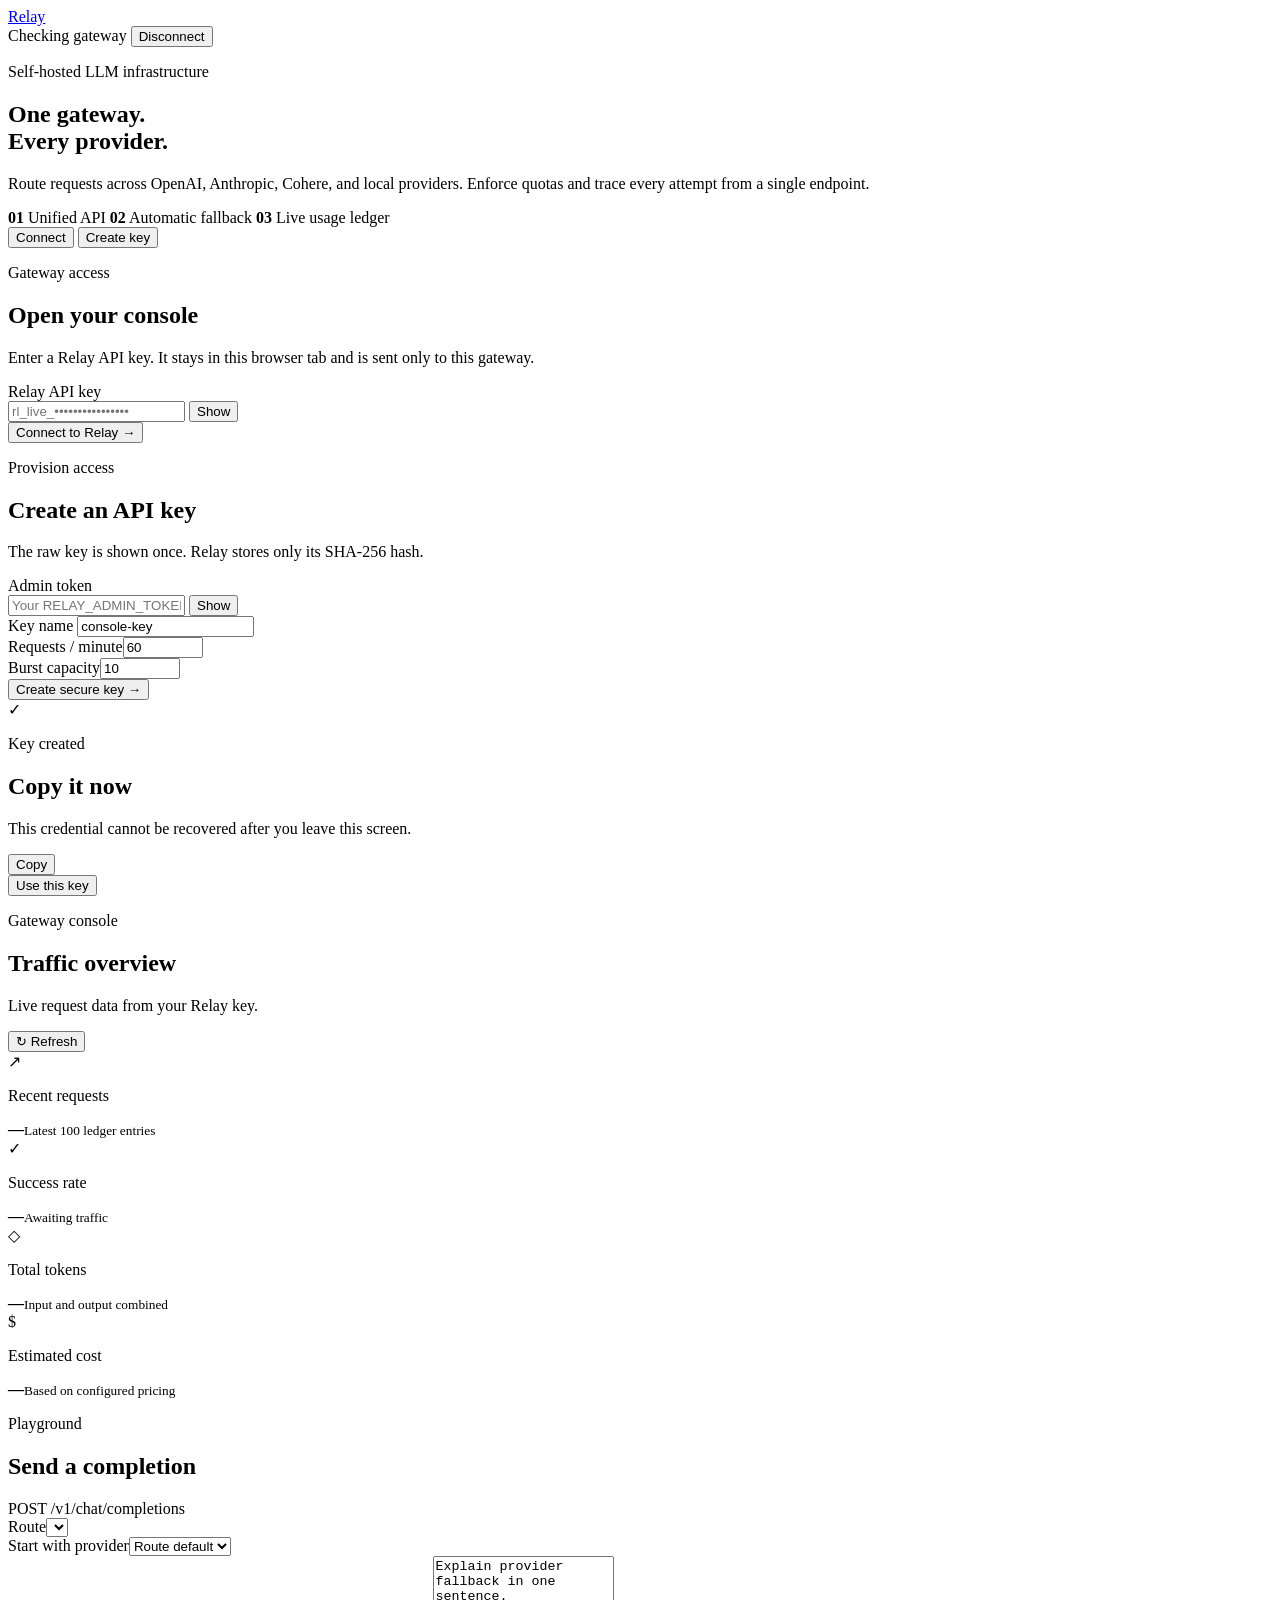
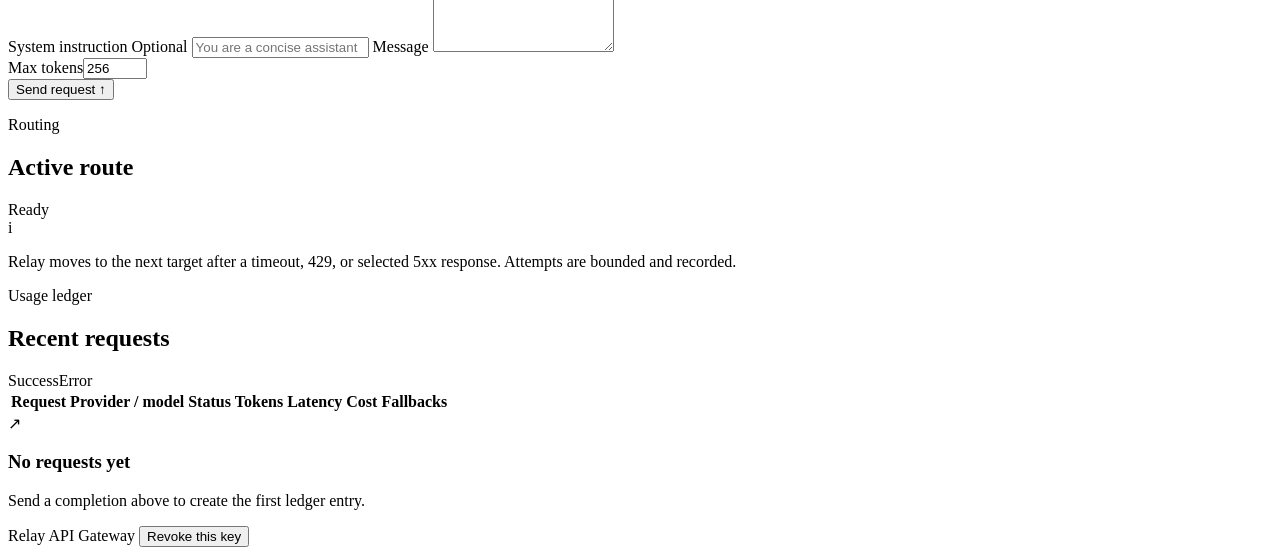
==== internal/webui/ui/index.html @ 5c9bebea "Add embedded operator console and production verification flow" ====
<!doctype html>
<html lang="en">
<head>
  <meta charset="utf-8">
  <meta name="viewport" content="width=device-width, initial-scale=1">
  <meta name="description" content="Relay operator console for routing and observing LLM requests.">
  <title>Relay Console</title>
  <link rel="stylesheet" href="/assets/styles.css">
  <script src="/assets/app.js" defer></script>
</head>
<body>
  <div class="noise" aria-hidden="true"></div>
  <header class="topbar">
    <a class="brand" href="/" aria-label="Relay home">
      <span class="brand-mark" aria-hidden="true"><i></i><i></i><i></i></span>
      <span>Relay</span>
    </a>
    <div class="topbar-right">
      <span id="healthBadge" class="status-pill status-checking"><span class="status-dot"></span>Checking gateway</span>
      <button id="disconnectButton" class="button button-quiet hidden" type="button">Disconnect</button>
    </div>
  </header>

  <main>
    <section id="accessView" class="access-shell">
      <div class="access-copy">
        <p class="eyebrow">Self-hosted LLM infrastructure</p>
        <h1>One gateway.<br><span>Every provider.</span></h1>
        <p class="lede">Route requests across OpenAI, Anthropic, Cohere, and local providers. Enforce quotas and trace every attempt from a single endpoint.</p>
        <div class="feature-row">
          <span><b>01</b> Unified API</span>
          <span><b>02</b> Automatic fallback</span>
          <span><b>03</b> Live usage ledger</span>
        </div>
      </div>

      <div class="access-card">
        <div class="access-tabs" role="tablist">
          <button id="connectTab" class="tab active" type="button" role="tab" aria-selected="true">Connect</button>
          <button id="createTab" class="tab" type="button" role="tab" aria-selected="false">Create key</button>
        </div>

        <form id="connectForm" class="access-form">
          <div>
            <p class="eyebrow">Gateway access</p>
            <h2>Open your console</h2>
            <p>Enter a Relay API key. It stays in this browser tab and is sent only to this gateway.</p>
          </div>
          <label for="apiKeyInput">Relay API key</label>
          <div class="secret-field">
            <input id="apiKeyInput" name="apiKey" type="password" autocomplete="off" spellcheck="false" placeholder="rl_live_••••••••••••••••" required>
            <button class="reveal-button" type="button" data-reveal="apiKeyInput" aria-label="Show API key">Show</button>
          </div>
          <button class="button button-primary button-full" type="submit">Connect to Relay <span>→</span></button>
        </form>

        <form id="createForm" class="access-form hidden">
          <div>
            <p class="eyebrow">Provision access</p>
            <h2>Create an API key</h2>
            <p>The raw key is shown once. Relay stores only its SHA-256 hash.</p>
          </div>
          <label for="adminTokenInput">Admin token</label>
          <div class="secret-field">
            <input id="adminTokenInput" type="password" autocomplete="off" spellcheck="false" placeholder="Your RELAY_ADMIN_TOKEN" required>
            <button class="reveal-button" type="button" data-reveal="adminTokenInput" aria-label="Show admin token">Show</button>
          </div>
          <label for="keyNameInput">Key name</label>
          <input id="keyNameInput" type="text" maxlength="100" value="console-key" required>
          <div class="field-grid">
            <div><label for="rpmInput">Requests / minute</label><input id="rpmInput" type="number" min="1" max="100000" value="60" required></div>
            <div><label for="burstInput">Burst capacity</label><input id="burstInput" type="number" min="1" max="100000" value="10" required></div>
          </div>
          <button class="button button-primary button-full" type="submit">Create secure key <span>→</span></button>
        </form>

        <div id="createdKeyPanel" class="created-key hidden">
          <div class="success-mark">✓</div>
          <p class="eyebrow">Key created</p>
          <h2>Copy it now</h2>
          <p>This credential cannot be recovered after you leave this screen.</p>
          <div class="key-output"><code id="createdKeyValue"></code><button id="copyKeyButton" type="button">Copy</button></div>
          <button id="useKeyButton" class="button button-primary button-full" type="button">Use this key</button>
        </div>
        <p id="accessError" class="form-error hidden" role="alert"></p>
      </div>
    </section>

    <section id="consoleView" class="console hidden">
      <div class="console-heading">
        <div>
          <p class="eyebrow">Gateway console</p>
          <h1>Traffic overview</h1>
          <p id="welcomeLine">Live request data from your Relay key.</p>
        </div>
        <button id="refreshButton" class="button button-secondary" type="button"><span class="refresh-icon">↻</span> Refresh</button>
      </div>

      <div class="metric-grid" aria-label="Recent usage summary">
        <article class="metric-card"><div class="metric-icon">↗</div><p>Recent requests</p><strong id="requestMetric">—</strong><small>Latest 100 ledger entries</small></article>
        <article class="metric-card"><div class="metric-icon metric-green">✓</div><p>Success rate</p><strong id="successMetric">—</strong><small id="successCaption">Awaiting traffic</small></article>
        <article class="metric-card"><div class="metric-icon metric-violet">◇</div><p>Total tokens</p><strong id="tokenMetric">—</strong><small>Input and output combined</small></article>
        <article class="metric-card"><div class="metric-icon metric-amber">$</div><p>Estimated cost</p><strong id="costMetric">—</strong><small>Based on configured pricing</small></article>
      </div>

      <div class="workspace-grid">
        <article class="panel playground-panel">
          <div class="panel-heading">
            <div><p class="eyebrow">Playground</p><h2>Send a completion</h2></div>
            <span class="endpoint-badge">POST /v1/chat/completions</span>
          </div>
          <form id="chatForm">
            <div class="field-grid">
              <div><label for="routeSelect">Route</label><select id="routeSelect" required></select></div>
              <div><label for="providerSelect">Start with provider</label><select id="providerSelect"><option value="">Route default</option></select></div>
            </div>
            <label for="systemInput">System instruction <span>Optional</span></label>
            <input id="systemInput" type="text" placeholder="You are a concise assistant">
            <label for="promptInput">Message</label>
            <textarea id="promptInput" rows="6" placeholder="Ask Relay anything…" required>Explain provider fallback in one sentence.</textarea>
            <div class="form-footer">
              <div class="token-field"><label for="maxTokensInput">Max tokens</label><input id="maxTokensInput" type="number" min="1" max="8192" value="256"></div>
              <button id="sendButton" class="button button-primary" type="submit">Send request <span>↑</span></button>
            </div>
          </form>
          <div id="completionPanel" class="completion hidden" aria-live="polite">
            <div class="completion-top"><span id="completionProvider" class="provider-badge"></span><span id="completionMeta"></span></div>
            <div id="completionText" class="completion-text"></div>
            <div id="completionStats" class="completion-stats"></div>
          </div>
          <p id="chatError" class="form-error hidden" role="alert"></p>
        </article>

        <aside class="panel route-panel">
          <div class="panel-heading"><div><p class="eyebrow">Routing</p><h2>Active route</h2></div><span id="routeStatus" class="status-pill status-live"><span class="status-dot"></span>Ready</span></div>
          <div id="routeFlow" class="route-flow"></div>
          <div class="route-note"><span>i</span><p>Relay moves to the next target after a timeout, 429, or selected 5xx response. Attempts are bounded and recorded.</p></div>
        </aside>
      </div>

      <article class="panel activity-panel">
        <div class="panel-heading">
          <div><p class="eyebrow">Usage ledger</p><h2>Recent requests</h2></div>
          <div class="legend"><span><i class="legend-dot success"></i>Success</span><span><i class="legend-dot error"></i>Error</span></div>
        </div>
        <div class="table-wrap">
          <table>
            <thead><tr><th>Request</th><th>Provider / model</th><th>Status</th><th>Tokens</th><th>Latency</th><th>Cost</th><th>Fallbacks</th><th></th></tr></thead>
            <tbody id="requestRows"></tbody>
          </table>
          <div id="emptyState" class="empty-state hidden"><div>↗</div><h3>No requests yet</h3><p>Send a completion above to create the first ledger entry.</p></div>
        </div>
        <p id="historyError" class="form-error hidden" role="alert"></p>
      </article>

      <footer class="console-footer">
        <span>Relay API Gateway</span>
        <code id="baseUrlLabel"></code>
        <button id="revokeButton" class="text-button" type="button">Revoke this key</button>
      </footer>
    </section>
  </main>

  <dialog id="requestDialog">
    <div class="dialog-header"><div><p class="eyebrow">Request detail</p><h2 id="dialogTitle">Request</h2></div><button id="closeDialog" class="icon-button" type="button" aria-label="Close">×</button></div>
    <div id="requestDetail"></div>
  </dialog>

  <dialog id="revokeDialog" class="confirm-dialog">
    <form id="revokeForm">
      <div class="dialog-header"><div><p class="eyebrow">Access control</p><h2>Revoke this API key?</h2></div><button class="icon-button" type="button" data-close-revoke aria-label="Close">×</button></div>
      <div class="confirm-body">
        <p>The key will stop authenticating immediately. Existing ledger records remain available in PostgreSQL.</p>
        <label for="revokeAdminInput">Admin token</label>
        <div class="secret-field">
          <input id="revokeAdminInput" type="password" autocomplete="off" spellcheck="false" placeholder="Your RELAY_ADMIN_TOKEN" required>
          <button class="reveal-button" type="button" data-reveal="revokeAdminInput" aria-label="Show admin token">Show</button>
        </div>
        <p id="revokeError" class="form-error hidden" role="alert"></p>
        <div class="confirm-actions"><button class="button button-secondary" type="button" data-close-revoke>Cancel</button><button id="confirmRevokeButton" class="button button-danger" type="submit">Revoke key</button></div>
      </div>
    </form>
  </dialog>

  <div id="toast" class="toast hidden" role="status"></div>
</body>
</html>
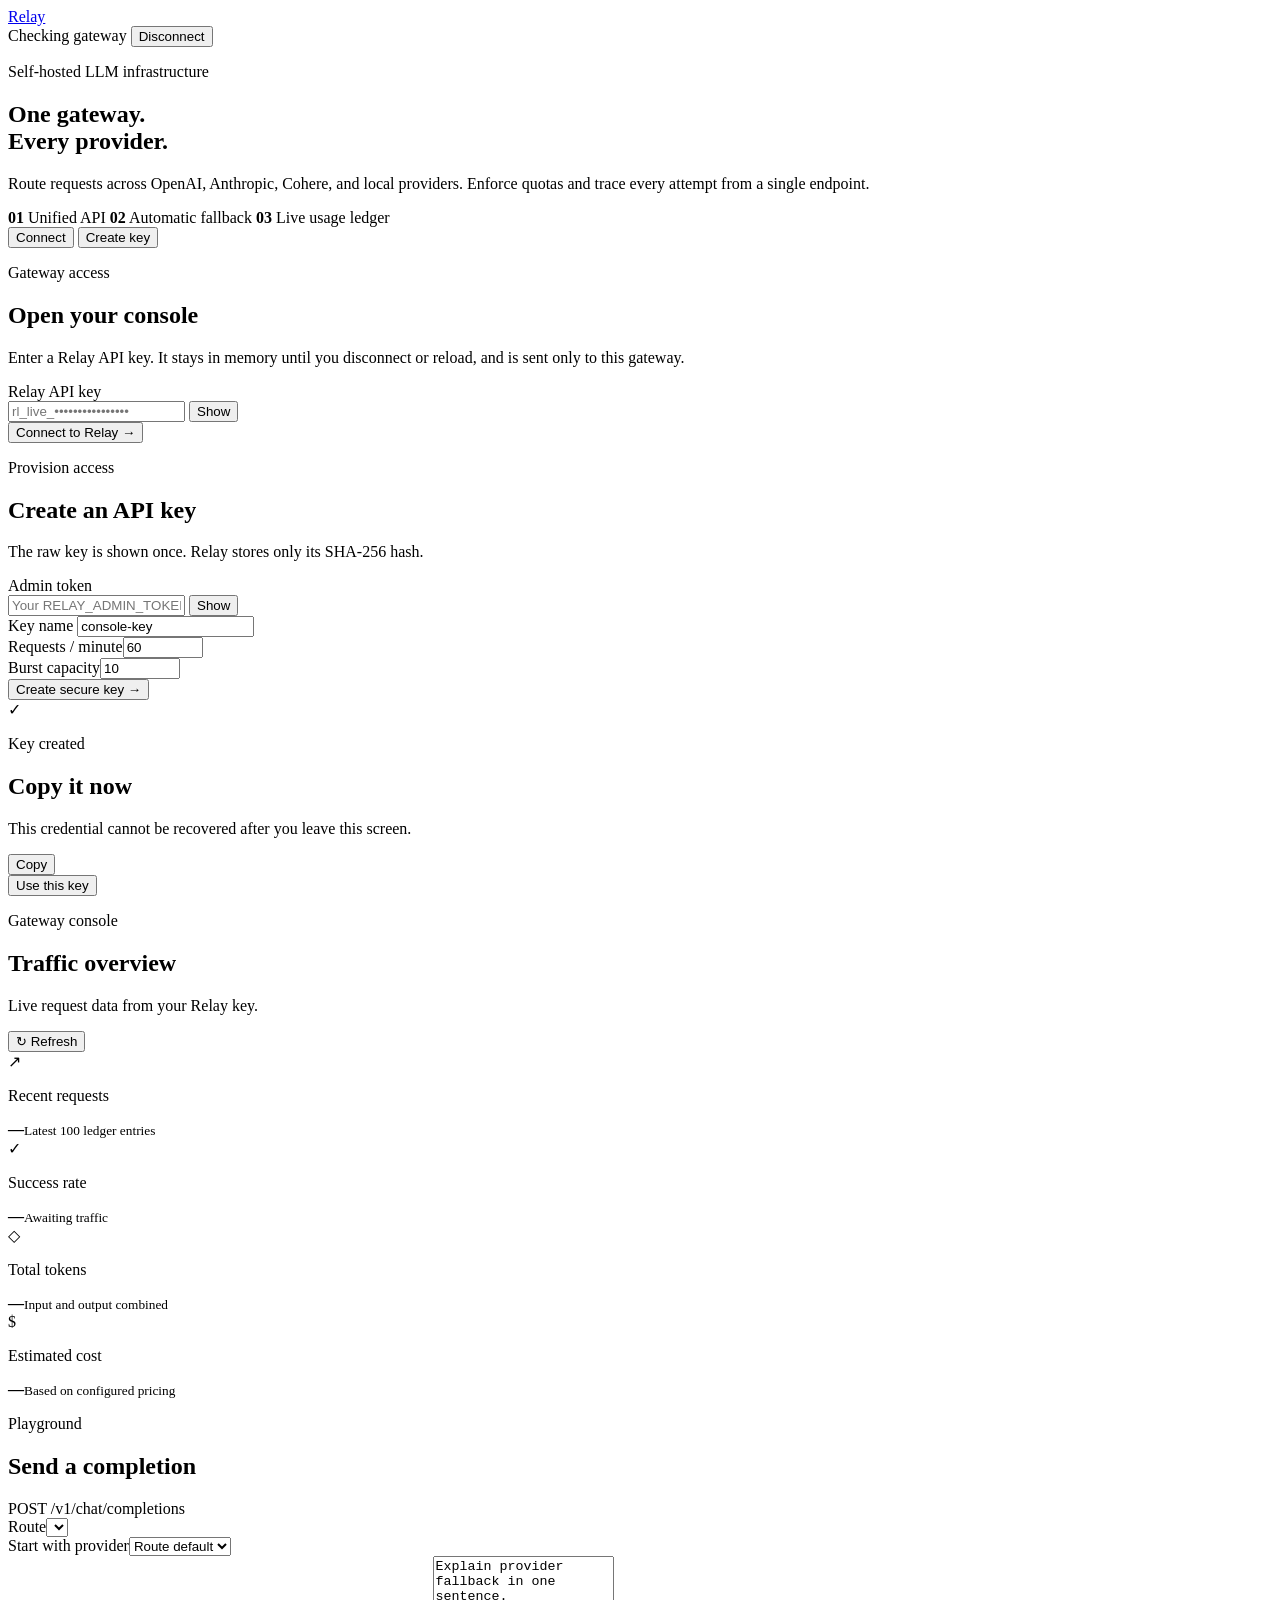
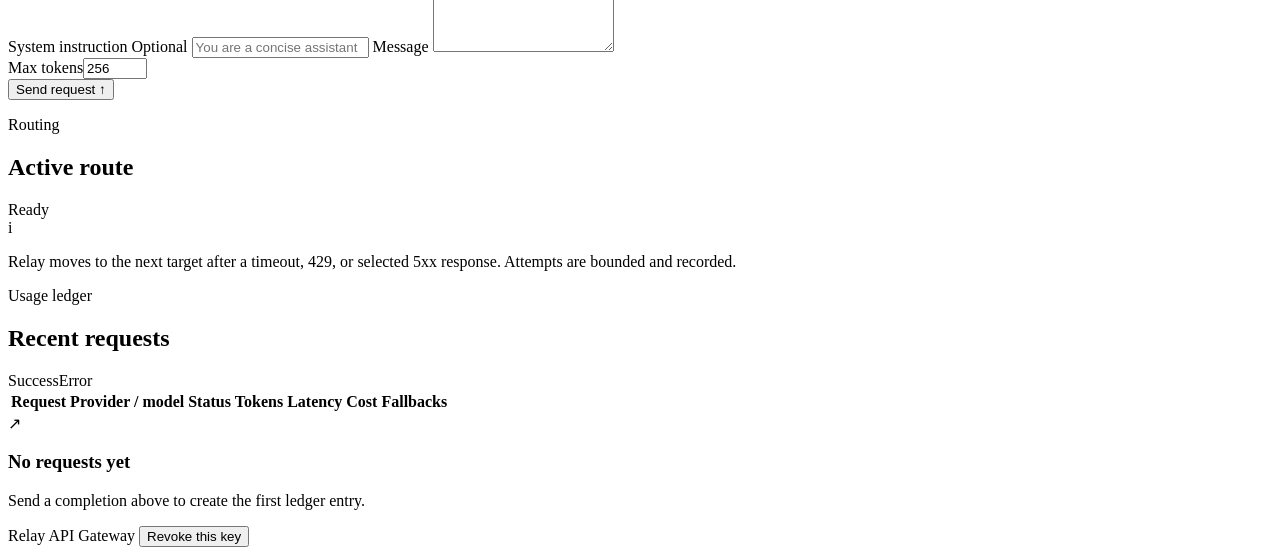
==== commit acb5b768: "Harden credentials, request handling, and runtime" ====
--- a/internal/webui/ui/index.html
+++ b/internal/webui/ui/index.html
@@ -44,7 +44,7 @@
           <div>
             <p class="eyebrow">Gateway access</p>
             <h2>Open your console</h2>
-            <p>Enter a Relay API key. It stays in this browser tab and is sent only to this gateway.</p>
+            <p>Enter a Relay API key. It stays in memory until you disconnect or reload, and is sent only to this gateway.</p>
           </div>
           <label for="apiKeyInput">Relay API key</label>
           <div class="secret-field">
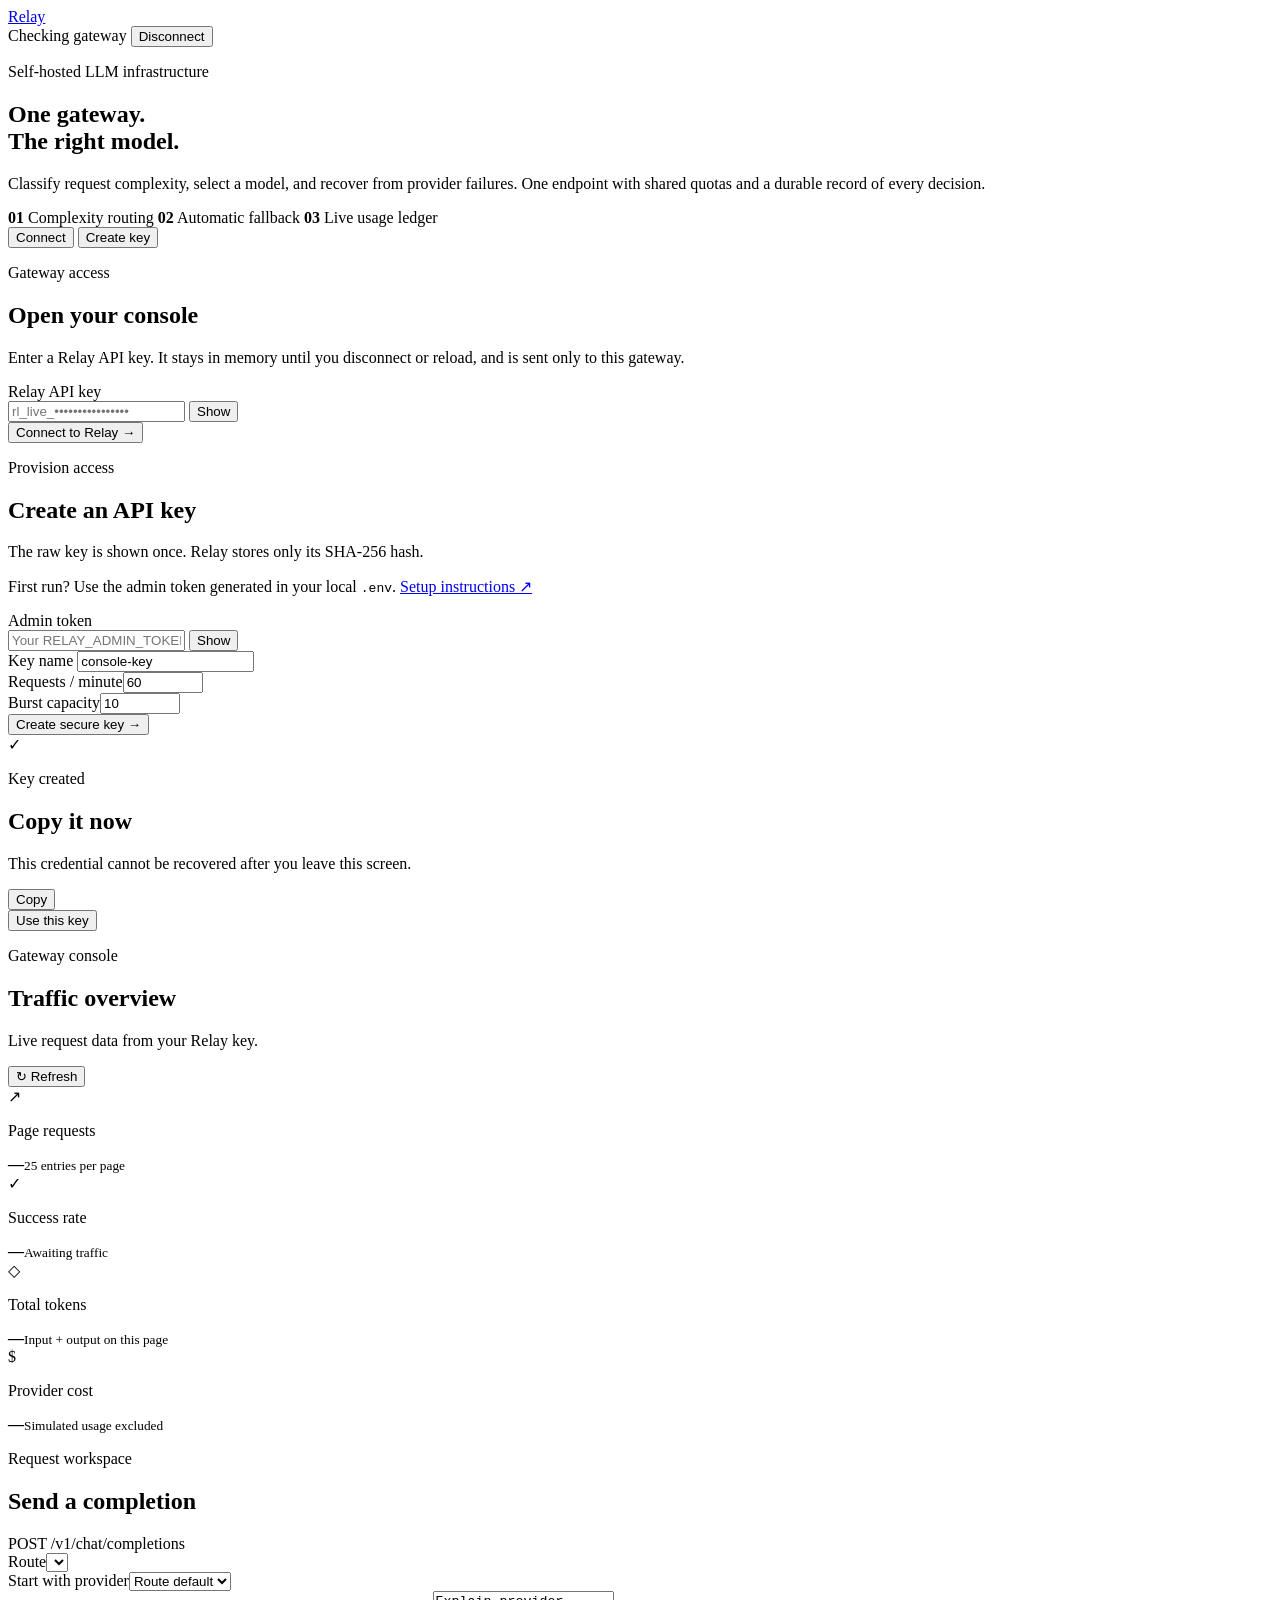
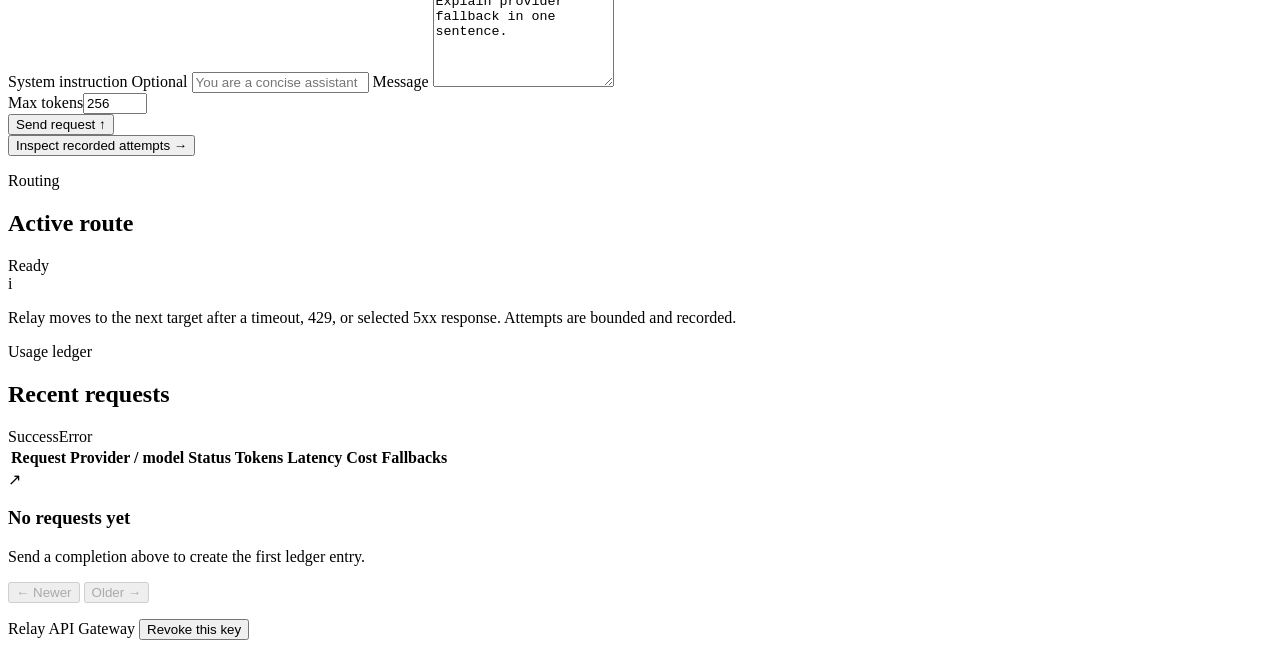
==== commit 897c439f: "Persist routing decisions and expose them in the operator console" ====
--- a/internal/webui/ui/index.html
+++ b/internal/webui/ui/index.html
@@ -25,10 +25,10 @@
     <section id="accessView" class="access-shell">
       <div class="access-copy">
         <p class="eyebrow">Self-hosted LLM infrastructure</p>
-        <h1>One gateway.<br><span>Every provider.</span></h1>
-        <p class="lede">Route requests across OpenAI, Anthropic, Cohere, and local providers. Enforce quotas and trace every attempt from a single endpoint.</p>
+        <h1>One gateway.<br><span>The right model.</span></h1>
+        <p class="lede">Classify request complexity, select a model, and recover from provider failures. One endpoint with shared quotas and a durable record of every decision.</p>
         <div class="feature-row">
-          <span><b>01</b> Unified API</span>
+          <span><b>01</b> Complexity routing</span>
           <span><b>02</b> Automatic fallback</span>
           <span><b>03</b> Live usage ledger</span>
         </div>
@@ -60,6 +60,7 @@
             <h2>Create an API key</h2>
             <p>The raw key is shown once. Relay stores only its SHA-256 hash.</p>
           </div>
+          <p class="setup-help">First run? Use the admin token generated in your local <code>.env</code>. <a href="https://github.com/KennyMx/Relay#quick-start" target="_blank" rel="noreferrer">Setup instructions ↗</a></p>
           <label for="adminTokenInput">Admin token</label>
           <div class="secret-field">
             <input id="adminTokenInput" type="password" autocomplete="off" spellcheck="false" placeholder="Your RELAY_ADMIN_TOKEN" required>
@@ -96,17 +97,17 @@
         <button id="refreshButton" class="button button-secondary" type="button"><span class="refresh-icon">↻</span> Refresh</button>
       </div>
 
-      <div class="metric-grid" aria-label="Recent usage summary">
-        <article class="metric-card"><div class="metric-icon">↗</div><p>Recent requests</p><strong id="requestMetric">—</strong><small>Latest 100 ledger entries</small></article>
+      <div class="metric-grid" aria-label="Current page usage summary">
+        <article class="metric-card"><div class="metric-icon">↗</div><p>Page requests</p><strong id="requestMetric">—</strong><small>25 entries per page</small></article>
         <article class="metric-card"><div class="metric-icon metric-green">✓</div><p>Success rate</p><strong id="successMetric">—</strong><small id="successCaption">Awaiting traffic</small></article>
-        <article class="metric-card"><div class="metric-icon metric-violet">◇</div><p>Total tokens</p><strong id="tokenMetric">—</strong><small>Input and output combined</small></article>
-        <article class="metric-card"><div class="metric-icon metric-amber">$</div><p>Estimated cost</p><strong id="costMetric">—</strong><small>Based on configured pricing</small></article>
+        <article class="metric-card"><div class="metric-icon metric-violet">◇</div><p>Total tokens</p><strong id="tokenMetric">—</strong><small>Input + output on this page</small></article>
+        <article class="metric-card"><div class="metric-icon metric-amber">$</div><p>Provider cost</p><strong id="costMetric">—</strong><small id="costCaption">Simulated usage excluded</small></article>
       </div>
 
       <div class="workspace-grid">
         <article class="panel playground-panel">
           <div class="panel-heading">
-            <div><p class="eyebrow">Playground</p><h2>Send a completion</h2></div>
+            <div><p class="eyebrow">Request workspace</p><h2>Send a completion</h2></div>
             <span class="endpoint-badge">POST /v1/chat/completions</span>
           </div>
           <form id="chatForm">
@@ -117,7 +118,7 @@
             <label for="systemInput">System instruction <span>Optional</span></label>
             <input id="systemInput" type="text" placeholder="You are a concise assistant">
             <label for="promptInput">Message</label>
-            <textarea id="promptInput" rows="6" placeholder="Ask Relay anything…" required>Explain provider fallback in one sentence.</textarea>
+            <textarea id="promptInput" rows="6" placeholder="Describe the task to route…" required>Explain provider fallback in one sentence.</textarea>
             <div class="form-footer">
               <div class="token-field"><label for="maxTokensInput">Max tokens</label><input id="maxTokensInput" type="number" min="1" max="8192" value="256"></div>
               <button id="sendButton" class="button button-primary" type="submit">Send request <span>↑</span></button>
@@ -128,6 +129,7 @@
             <div id="completionText" class="completion-text"></div>
             <div id="completionStats" class="completion-stats"></div>
           </div>
+          <button id="inspectLastButton" class="button button-quiet hidden" type="button">Inspect recorded attempts →</button>
           <p id="chatError" class="form-error hidden" role="alert"></p>
         </article>
 
@@ -150,6 +152,11 @@
           </table>
           <div id="emptyState" class="empty-state hidden"><div>↗</div><h3>No requests yet</h3><p>Send a completion above to create the first ledger entry.</p></div>
         </div>
+        <nav class="pagination" aria-label="Request history pages">
+          <span id="pageCaption" role="status"></span>
+          <div><button id="previousPage" class="button button-quiet" type="button" disabled>← Newer</button>
+          <button id="nextPage" class="button button-quiet" type="button" disabled>Older →</button></div>
+        </nav>
         <p id="historyError" class="form-error hidden" role="alert"></p>
       </article>
 
@@ -161,9 +168,10 @@
     </section>
   </main>
 
-  <dialog id="requestDialog">
+  <dialog id="requestDialog" aria-labelledby="dialogTitle">
     <div class="dialog-header"><div><p class="eyebrow">Request detail</p><h2 id="dialogTitle">Request</h2></div><button id="closeDialog" class="icon-button" type="button" aria-label="Close">×</button></div>
     <div id="requestDetail"></div>
+    <details class="raw-record"><summary>Raw ledger JSON</summary><pre id="requestJSON"></pre></details>
   </dialog>
 
   <dialog id="revokeDialog" class="confirm-dialog">
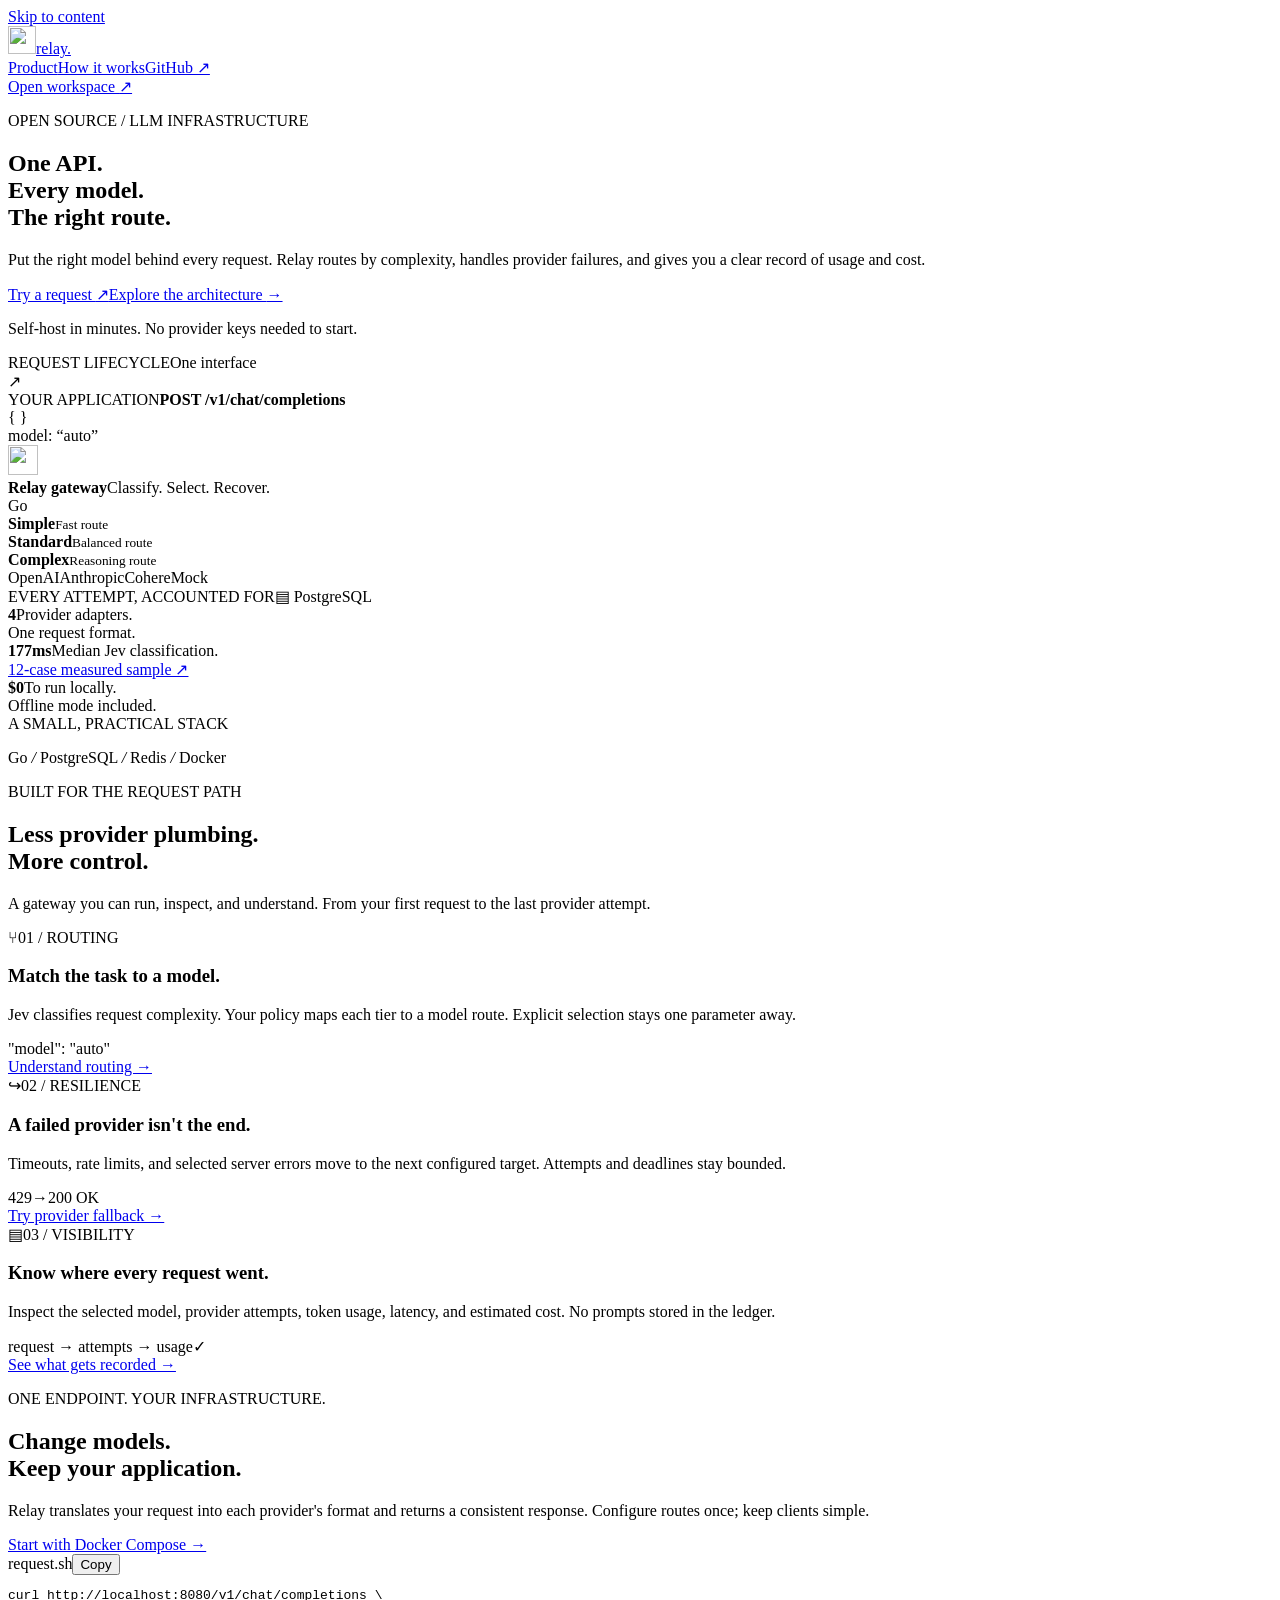
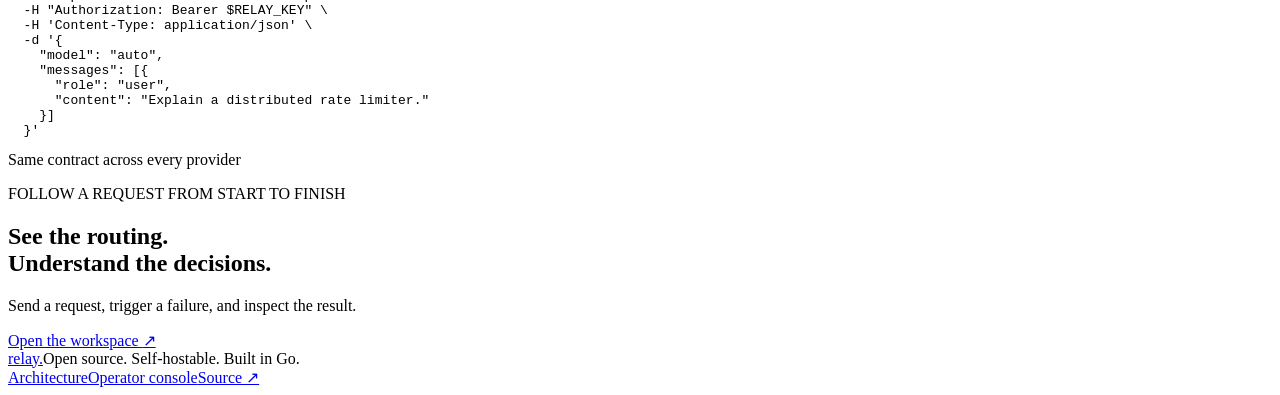
==== commit d57533b9: "Build public request workspace and deployable Go website" ====
--- a/internal/webui/ui/index.html
+++ b/internal/webui/ui/index.html
@@ -1,195 +1,251 @@
 <!doctype html>
 <html lang="en">
-<head>
-  <meta charset="utf-8">
-  <meta name="viewport" content="width=device-width, initial-scale=1">
-  <meta name="description" content="Relay operator console for routing and observing LLM requests.">
-  <title>Relay Console</title>
-  <link rel="stylesheet" href="/assets/styles.css">
-  <script src="/assets/app.js" defer></script>
-</head>
-<body>
-  <div class="noise" aria-hidden="true"></div>
-  <header class="topbar">
-    <a class="brand" href="/" aria-label="Relay home">
-      <span class="brand-mark" aria-hidden="true"><i></i><i></i><i></i></span>
-      <span>Relay</span>
-    </a>
-    <div class="topbar-right">
-      <span id="healthBadge" class="status-pill status-checking"><span class="status-dot"></span>Checking gateway</span>
-      <button id="disconnectButton" class="button button-quiet hidden" type="button">Disconnect</button>
-    </div>
-  </header>
-
-  <main>
-    <section id="accessView" class="access-shell">
-      <div class="access-copy">
-        <p class="eyebrow">Self-hosted LLM infrastructure</p>
-        <h1>One gateway.<br><span>The right model.</span></h1>
-        <p class="lede">Classify request complexity, select a model, and recover from provider failures. One endpoint with shared quotas and a durable record of every decision.</p>
-        <div class="feature-row">
-          <span><b>01</b> Complexity routing</span>
-          <span><b>02</b> Automatic fallback</span>
-          <span><b>03</b> Live usage ledger</span>
-        </div>
+  <head>
+    <meta charset="utf-8" />
+    <meta name="viewport" content="width=device-width,initial-scale=1" />
+    <meta
+      name="description"
+      content="Relay is an open-source Go gateway that routes LLM requests by complexity, recovers from provider failures, and records usage and cost."
+    />
+    <meta name="theme-color" content="#f7f7f4" />
+    <title>Relay — One API. The right model.</title>
+    <link rel="icon" href="/assets/favicon.svg" type="image/svg+xml" />
+    <link rel="stylesheet" href="/assets/site.css" />
+    <script src="/assets/site.js" defer></script>
+  </head>
+  <body>
+    <a class="skip-link" href="#main">Skip to content</a>
+    <header class="site-header">
+      <a class="wordmark" href="/" aria-label="Relay home"
+        ><img
+          src="/assets/favicon.svg"
+          alt=""
+          width="28"
+          height="28"
+        />relay<span class="wordmark-dot">.</span></a
+      >
+      <nav aria-label="Main navigation">
+        <a href="/#product">Product</a><a href="/architecture">How it works</a
+        ><a
+          href="https://github.com/KennyMx/Relay"
+          target="_blank"
+          rel="noreferrer"
+          >GitHub ↗</a
+        >
+      </nav>
+      <a class="button small dark" href="/workspace"
+        >Open workspace <span>↗</span></a
+      >
+    </header>
+    <main id="main">
+      <section class="hero wrap">
+        <div class="hero-copy">
+          <p class="eyebrow">
+            <span class="live-dot"></span> OPEN SOURCE / LLM INFRASTRUCTURE
+          </p>
+          <h1>One API.<br />Every model.<br /><span>The right route.</span></h1>
+          <p class="hero-description">
+            Put the right model behind every request. Relay routes by
+            complexity, handles provider failures, and gives you a clear record
+            of usage and cost.
+          </p>
+          <div class="hero-actions">
+            <a class="button dark" href="/workspace"
+              >Try a request <span>↗</span></a
+            ><a class="button ghost" href="/architecture"
+              >Explore the architecture <span>→</span></a
+            >
+          </div>
+          <p class="quiet small-copy">
+            Self-host in minutes. No provider keys needed to start.
+          </p>
+        </div>
+        <div
+          class="hero-visual"
+          aria-label="Request routing architecture illustration"
+        >
+          <div class="visual-top">
+            <span class="mono">REQUEST LIFECYCLE</span
+            ><span class="outline-tag">One interface</span>
+          </div>
+          <div class="diagram-node input-node">
+            <span class="node-icon">↗</span>
+            <div>
+              <span class="node-overline">YOUR APPLICATION</span
+              ><strong>POST /v1/chat/completions</strong>
+            </div>
+            <span class="node-code">{ }</span>
+          </div>
+          <div class="connector"><span>model: “auto”</span></div>
+          <div class="router-node">
+            <div class="router-mark">
+              <img src="/assets/favicon.svg" width="30" height="30" alt="" />
+            </div>
+            <div>
+              <strong>Relay gateway</strong
+              ><span>Classify. Select. Recover.</span>
+            </div>
+            <span class="purple-tag">Go</span>
+          </div>
+          <div class="split-line" aria-hidden="true"></div>
+          <div class="tier-grid">
+            <div>
+              <span class="tier-dot green"></span><strong>Simple</strong
+              ><small>Fast route</small>
+            </div>
+            <div class="selected-tier">
+              <span class="tier-dot purple"></span><strong>Standard</strong
+              ><small>Balanced route</small>
+            </div>
+            <div>
+              <span class="tier-dot orange"></span><strong>Complex</strong
+              ><small>Reasoning route</small>
+            </div>
+          </div>
+          <div class="provider-row">
+            <span>OpenAI</span><span>Anthropic</span><span>Cohere</span
+            ><span>Mock</span>
+          </div>
+          <div class="visual-bottom">
+            <span class="mono">EVERY ATTEMPT, ACCOUNTED FOR</span
+            ><span class="database-chip">▤ PostgreSQL</span>
+          </div>
+        </div>
+      </section>
+      <section class="proof-strip wrap" aria-label="Project at a glance">
+        <div>
+          <strong>4</strong
+          ><span>Provider adapters.<br />One request format.</span>
+        </div>
+        <div>
+          <strong>177<span>ms</span></strong
+          ><span
+            >Median Jev classification.<br /><a
+              href="https://github.com/KennyMx/Relay/blob/main/docs/benchmarks/jev.json"
+              >12-case measured sample ↗</a
+            ></span
+          >
+        </div>
+        <div>
+          <strong>$0</strong
+          ><span>To run locally.<br />Offline mode included.</span>
+        </div>
+        <div class="stack-proof">
+          <span class="mono">A SMALL, PRACTICAL STACK</span>
+          <p>Go <i>/</i> PostgreSQL <i>/</i> Redis <i>/</i> Docker</p>
+        </div>
+      </section>
+      <section class="section wrap" id="product">
+        <div class="section-heading">
+          <p class="eyebrow">BUILT FOR THE REQUEST PATH</p>
+          <h2>Less provider plumbing.<br />More control.</h2>
+          <p>
+            A gateway you can run, inspect, and understand. From your first
+            request to the last provider attempt.
+          </p>
+        </div>
+        <div class="feature-grid">
+          <article class="feature-card">
+            <span class="feature-icon">⑂</span
+            ><span class="mono feature-number">01 / ROUTING</span>
+            <h3>Match the task to a model.</h3>
+            <p>
+              Jev classifies request complexity. Your policy maps each tier to a
+              model route. Explicit selection stays one parameter away.
+            </p>
+            <div class="mini-code">
+              <span class="code-key">"model"</span>:
+              <span class="code-value">"auto"</span>
+            </div>
+            <a href="/architecture#routing">Understand routing →</a>
+          </article>
+          <article class="feature-card">
+            <span class="feature-icon">↪</span
+            ><span class="mono feature-number">02 / RESILIENCE</span>
+            <h3>A failed provider isn't the end.</h3>
+            <p>
+              Timeouts, rate limits, and selected server errors move to the next
+              configured target. Attempts and deadlines stay bounded.
+            </p>
+            <div class="fallback-line">
+              <span class="error-pill">429</span><span>→</span
+              ><span class="success-pill">200 OK</span>
+            </div>
+            <a href="/workspace?scenario=fallback">Try provider fallback →</a>
+          </article>
+          <article class="feature-card">
+            <span class="feature-icon">▤</span
+            ><span class="mono feature-number">03 / VISIBILITY</span>
+            <h3>Know where every request went.</h3>
+            <p>
+              Inspect the selected model, provider attempts, token usage,
+              latency, and estimated cost. No prompts stored in the ledger.
+            </p>
+            <div class="ledger-preview">
+              <span>request → attempts → usage</span><span>✓</span>
+            </div>
+            <a href="/architecture#ledger">See what gets recorded →</a>
+          </article>
+        </div>
+      </section>
+      <section class="integration-section">
+        <div class="wrap integration-grid">
+          <div>
+            <p class="eyebrow">ONE ENDPOINT. YOUR INFRASTRUCTURE.</p>
+            <h2>Change models.<br />Keep your application.</h2>
+            <p>
+              Relay translates your request into each provider's format and
+              returns a consistent response. Configure routes once; keep clients
+              simple.
+            </p>
+            <a class="text-link" href="/architecture#quickstart"
+              >Start with Docker Compose →</a
+            >
+          </div>
+          <div class="code-window">
+            <div class="code-top">
+              <span><i></i><i></i><i></i></span
+              ><span class="mono">request.sh</span
+              ><button data-copy="requestExample" aria-label="Copy API example">
+                Copy
+              </button>
+            </div>
+            <pre
+              id="requestExample"
+            ><code>curl http://localhost:8080/v1/chat/completions \
+  -H "Authorization: Bearer $RELAY_KEY" \
+  -H 'Content-Type: application/json' \
+  -d '{
+    "model": "auto",
+    "messages": [{
+      "role": "user",
+      "content": "Explain a distributed rate limiter."
+    }]
+  }'</code></pre>
+            <div class="code-bottom">
+              <span class="live-dot"></span> Same contract across every provider
+            </div>
+          </div>
+        </div>
+      </section>
+      <section class="closing wrap">
+        <p class="eyebrow">FOLLOW A REQUEST FROM START TO FINISH</p>
+        <h2>See the routing.<br />Understand the decisions.</h2>
+        <p>Send a request, trigger a failure, and inspect the result.</p>
+        <a class="button dark" href="/workspace"
+          >Open the workspace <span>↗</span></a
+        >
+      </section>
+    </main>
+    <footer class="site-footer wrap">
+      <a class="wordmark" href="/">relay.</a
+      ><span>Open source. Self-hostable. Built in Go.</span>
+      <div>
+        <a href="/architecture">Architecture</a
+        ><a href="/console">Operator console</a
+        ><a href="https://github.com/KennyMx/Relay">Source ↗</a>
       </div>
-
-      <div class="access-card">
-        <div class="access-tabs" role="tablist">
-          <button id="connectTab" class="tab active" type="button" role="tab" aria-selected="true">Connect</button>
-          <button id="createTab" class="tab" type="button" role="tab" aria-selected="false">Create key</button>
-        </div>
-
-        <form id="connectForm" class="access-form">
-          <div>
-            <p class="eyebrow">Gateway access</p>
-            <h2>Open your console</h2>
-            <p>Enter a Relay API key. It stays in memory until you disconnect or reload, and is sent only to this gateway.</p>
-          </div>
-          <label for="apiKeyInput">Relay API key</label>
-          <div class="secret-field">
-            <input id="apiKeyInput" name="apiKey" type="password" autocomplete="off" spellcheck="false" placeholder="rl_live_••••••••••••••••" required>
-            <button class="reveal-button" type="button" data-reveal="apiKeyInput" aria-label="Show API key">Show</button>
-          </div>
-          <button class="button button-primary button-full" type="submit">Connect to Relay <span>→</span></button>
-        </form>
-
-        <form id="createForm" class="access-form hidden">
-          <div>
-            <p class="eyebrow">Provision access</p>
-            <h2>Create an API key</h2>
-            <p>The raw key is shown once. Relay stores only its SHA-256 hash.</p>
-          </div>
-          <p class="setup-help">First run? Use the admin token generated in your local <code>.env</code>. <a href="https://github.com/KennyMx/Relay#quick-start" target="_blank" rel="noreferrer">Setup instructions ↗</a></p>
-          <label for="adminTokenInput">Admin token</label>
-          <div class="secret-field">
-            <input id="adminTokenInput" type="password" autocomplete="off" spellcheck="false" placeholder="Your RELAY_ADMIN_TOKEN" required>
-            <button class="reveal-button" type="button" data-reveal="adminTokenInput" aria-label="Show admin token">Show</button>
-          </div>
-          <label for="keyNameInput">Key name</label>
-          <input id="keyNameInput" type="text" maxlength="100" value="console-key" required>
-          <div class="field-grid">
-            <div><label for="rpmInput">Requests / minute</label><input id="rpmInput" type="number" min="1" max="100000" value="60" required></div>
-            <div><label for="burstInput">Burst capacity</label><input id="burstInput" type="number" min="1" max="100000" value="10" required></div>
-          </div>
-          <button class="button button-primary button-full" type="submit">Create secure key <span>→</span></button>
-        </form>
-
-        <div id="createdKeyPanel" class="created-key hidden">
-          <div class="success-mark">✓</div>
-          <p class="eyebrow">Key created</p>
-          <h2>Copy it now</h2>
-          <p>This credential cannot be recovered after you leave this screen.</p>
-          <div class="key-output"><code id="createdKeyValue"></code><button id="copyKeyButton" type="button">Copy</button></div>
-          <button id="useKeyButton" class="button button-primary button-full" type="button">Use this key</button>
-        </div>
-        <p id="accessError" class="form-error hidden" role="alert"></p>
-      </div>
-    </section>
-
-    <section id="consoleView" class="console hidden">
-      <div class="console-heading">
-        <div>
-          <p class="eyebrow">Gateway console</p>
-          <h1>Traffic overview</h1>
-          <p id="welcomeLine">Live request data from your Relay key.</p>
-        </div>
-        <button id="refreshButton" class="button button-secondary" type="button"><span class="refresh-icon">↻</span> Refresh</button>
-      </div>
-
-      <div class="metric-grid" aria-label="Current page usage summary">
-        <article class="metric-card"><div class="metric-icon">↗</div><p>Page requests</p><strong id="requestMetric">—</strong><small>25 entries per page</small></article>
-        <article class="metric-card"><div class="metric-icon metric-green">✓</div><p>Success rate</p><strong id="successMetric">—</strong><small id="successCaption">Awaiting traffic</small></article>
-        <article class="metric-card"><div class="metric-icon metric-violet">◇</div><p>Total tokens</p><strong id="tokenMetric">—</strong><small>Input + output on this page</small></article>
-        <article class="metric-card"><div class="metric-icon metric-amber">$</div><p>Provider cost</p><strong id="costMetric">—</strong><small id="costCaption">Simulated usage excluded</small></article>
-      </div>
-
-      <div class="workspace-grid">
-        <article class="panel playground-panel">
-          <div class="panel-heading">
-            <div><p class="eyebrow">Request workspace</p><h2>Send a completion</h2></div>
-            <span class="endpoint-badge">POST /v1/chat/completions</span>
-          </div>
-          <form id="chatForm">
-            <div class="field-grid">
-              <div><label for="routeSelect">Route</label><select id="routeSelect" required></select></div>
-              <div><label for="providerSelect">Start with provider</label><select id="providerSelect"><option value="">Route default</option></select></div>
-            </div>
-            <label for="systemInput">System instruction <span>Optional</span></label>
-            <input id="systemInput" type="text" placeholder="You are a concise assistant">
-            <label for="promptInput">Message</label>
-            <textarea id="promptInput" rows="6" placeholder="Describe the task to route…" required>Explain provider fallback in one sentence.</textarea>
-            <div class="form-footer">
-              <div class="token-field"><label for="maxTokensInput">Max tokens</label><input id="maxTokensInput" type="number" min="1" max="8192" value="256"></div>
-              <button id="sendButton" class="button button-primary" type="submit">Send request <span>↑</span></button>
-            </div>
-          </form>
-          <div id="completionPanel" class="completion hidden" aria-live="polite">
-            <div class="completion-top"><span id="completionProvider" class="provider-badge"></span><span id="completionMeta"></span></div>
-            <div id="completionText" class="completion-text"></div>
-            <div id="completionStats" class="completion-stats"></div>
-          </div>
-          <button id="inspectLastButton" class="button button-quiet hidden" type="button">Inspect recorded attempts →</button>
-          <p id="chatError" class="form-error hidden" role="alert"></p>
-        </article>
-
-        <aside class="panel route-panel">
-          <div class="panel-heading"><div><p class="eyebrow">Routing</p><h2>Active route</h2></div><span id="routeStatus" class="status-pill status-live"><span class="status-dot"></span>Ready</span></div>
-          <div id="routeFlow" class="route-flow"></div>
-          <div class="route-note"><span>i</span><p>Relay moves to the next target after a timeout, 429, or selected 5xx response. Attempts are bounded and recorded.</p></div>
-        </aside>
-      </div>
-
-      <article class="panel activity-panel">
-        <div class="panel-heading">
-          <div><p class="eyebrow">Usage ledger</p><h2>Recent requests</h2></div>
-          <div class="legend"><span><i class="legend-dot success"></i>Success</span><span><i class="legend-dot error"></i>Error</span></div>
-        </div>
-        <div class="table-wrap">
-          <table>
-            <thead><tr><th>Request</th><th>Provider / model</th><th>Status</th><th>Tokens</th><th>Latency</th><th>Cost</th><th>Fallbacks</th><th></th></tr></thead>
-            <tbody id="requestRows"></tbody>
-          </table>
-          <div id="emptyState" class="empty-state hidden"><div>↗</div><h3>No requests yet</h3><p>Send a completion above to create the first ledger entry.</p></div>
-        </div>
-        <nav class="pagination" aria-label="Request history pages">
-          <span id="pageCaption" role="status"></span>
-          <div><button id="previousPage" class="button button-quiet" type="button" disabled>← Newer</button>
-          <button id="nextPage" class="button button-quiet" type="button" disabled>Older →</button></div>
-        </nav>
-        <p id="historyError" class="form-error hidden" role="alert"></p>
-      </article>
-
-      <footer class="console-footer">
-        <span>Relay API Gateway</span>
-        <code id="baseUrlLabel"></code>
-        <button id="revokeButton" class="text-button" type="button">Revoke this key</button>
-      </footer>
-    </section>
-  </main>
-
-  <dialog id="requestDialog" aria-labelledby="dialogTitle">
-    <div class="dialog-header"><div><p class="eyebrow">Request detail</p><h2 id="dialogTitle">Request</h2></div><button id="closeDialog" class="icon-button" type="button" aria-label="Close">×</button></div>
-    <div id="requestDetail"></div>
-    <details class="raw-record"><summary>Raw ledger JSON</summary><pre id="requestJSON"></pre></details>
-  </dialog>
-
-  <dialog id="revokeDialog" class="confirm-dialog">
-    <form id="revokeForm">
-      <div class="dialog-header"><div><p class="eyebrow">Access control</p><h2>Revoke this API key?</h2></div><button class="icon-button" type="button" data-close-revoke aria-label="Close">×</button></div>
-      <div class="confirm-body">
-        <p>The key will stop authenticating immediately. Existing ledger records remain available in PostgreSQL.</p>
-        <label for="revokeAdminInput">Admin token</label>
-        <div class="secret-field">
-          <input id="revokeAdminInput" type="password" autocomplete="off" spellcheck="false" placeholder="Your RELAY_ADMIN_TOKEN" required>
-          <button class="reveal-button" type="button" data-reveal="revokeAdminInput" aria-label="Show admin token">Show</button>
-        </div>
-        <p id="revokeError" class="form-error hidden" role="alert"></p>
-        <div class="confirm-actions"><button class="button button-secondary" type="button" data-close-revoke>Cancel</button><button id="confirmRevokeButton" class="button button-danger" type="submit">Revoke key</button></div>
-      </div>
-    </form>
-  </dialog>
-
-  <div id="toast" class="toast hidden" role="status"></div>
-</body>
+    </footer>
+    <div class="site-toast" role="status" id="siteToast" hidden></div>
+  </body>
 </html>
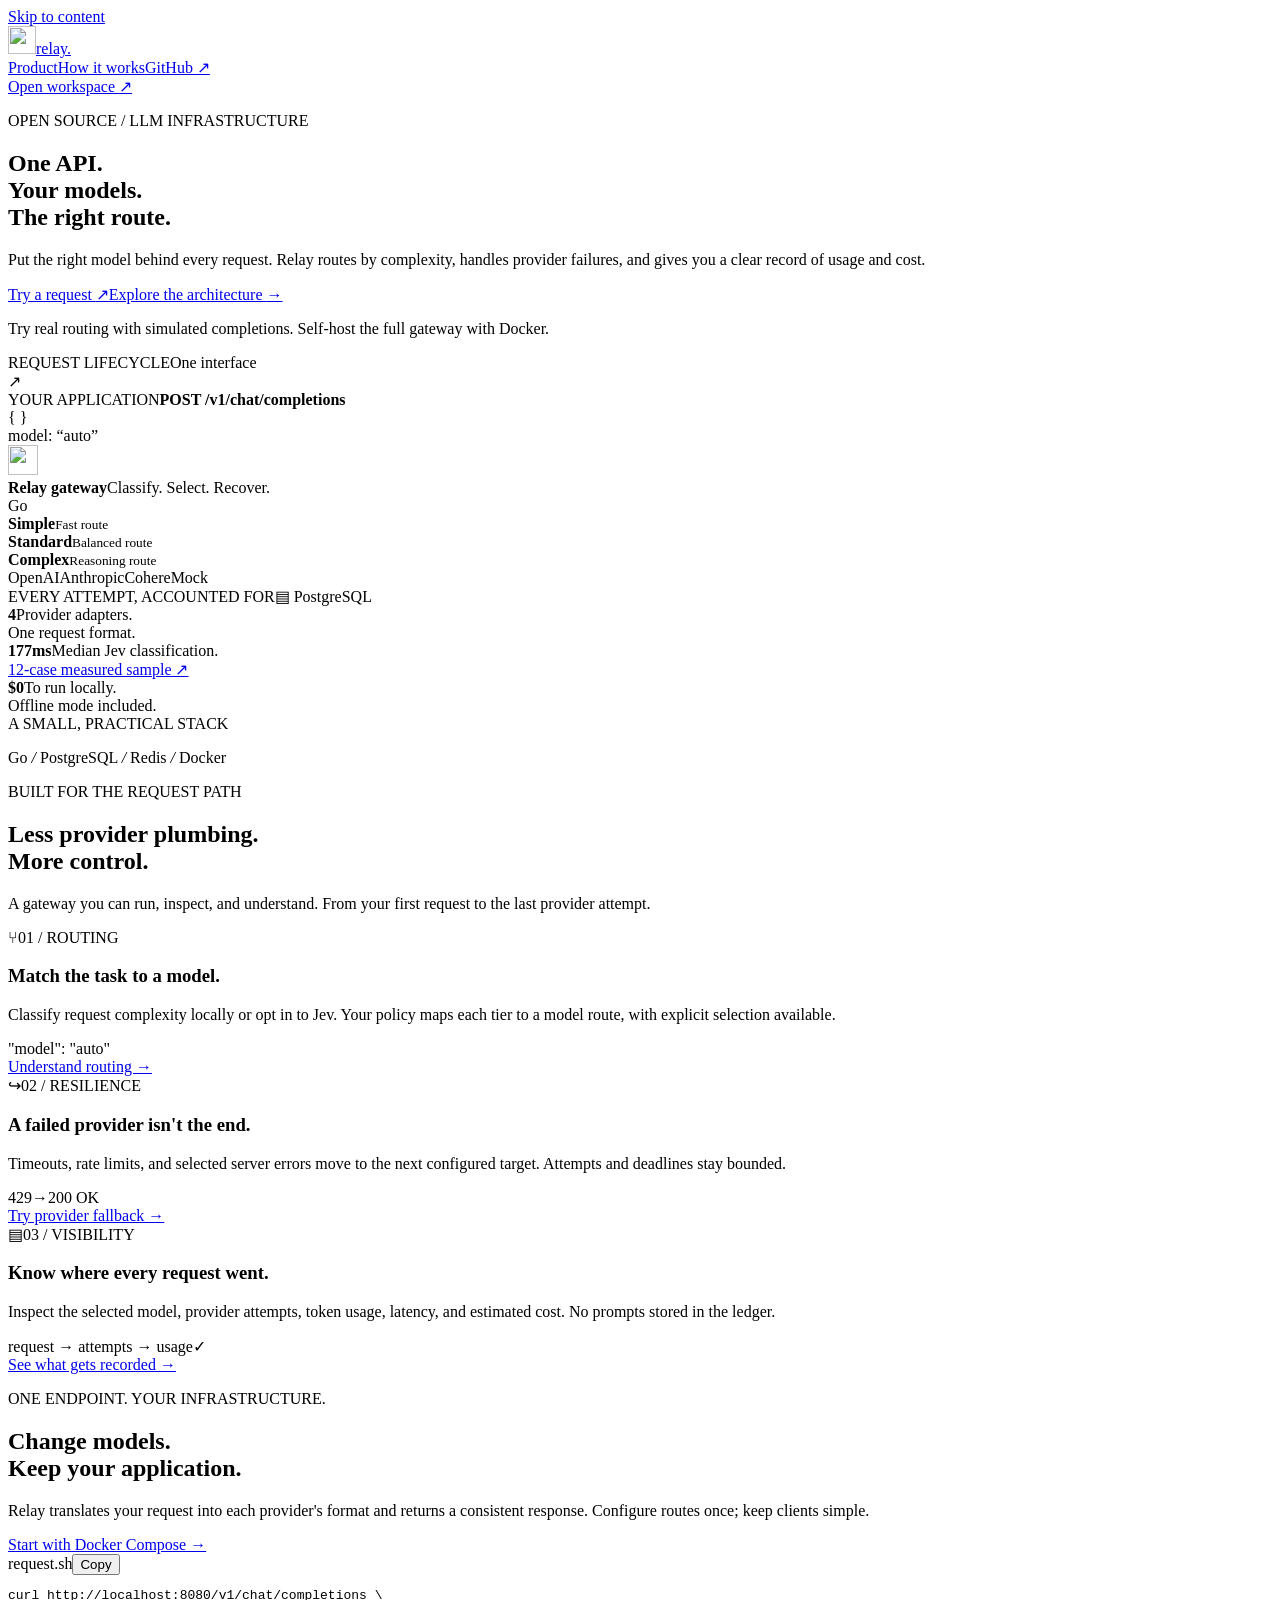
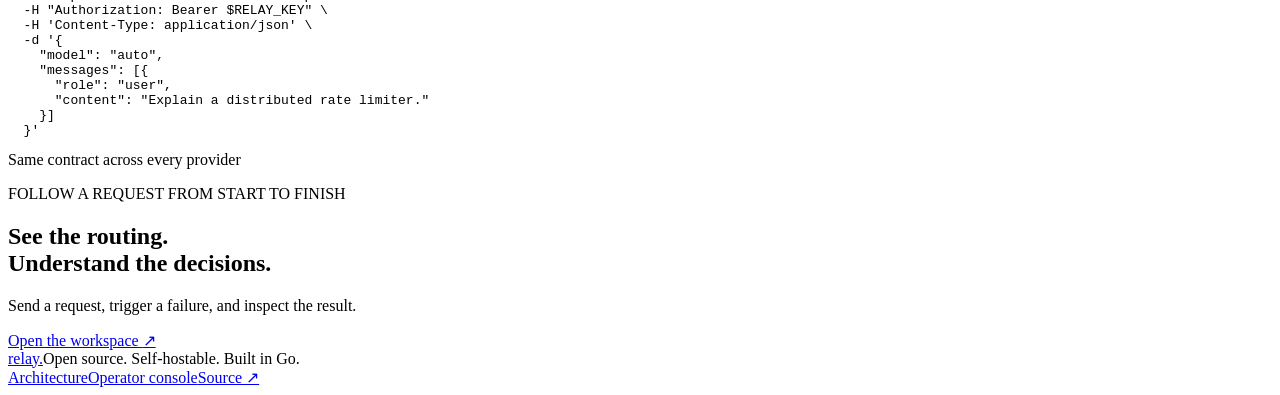
==== commit 71ebb260: "Clarify public experience and sharpen project presentation" ====
--- a/internal/webui/ui/index.html
+++ b/internal/webui/ui/index.html
@@ -8,7 +8,7 @@
       content="Relay is an open-source Go gateway that routes LLM requests by complexity, recovers from provider failures, and records usage and cost."
     />
     <meta name="theme-color" content="#f7f7f4" />
-    <title>Relay — One API. The right model.</title>
+    <title>Relay — One API. The right route.</title>
     <link rel="icon" href="/assets/favicon.svg" type="image/svg+xml" />
     <link rel="stylesheet" href="/assets/site.css" />
     <script src="/assets/site.js" defer></script>
@@ -43,7 +43,7 @@
           <p class="eyebrow">
             <span class="live-dot"></span> OPEN SOURCE / LLM INFRASTRUCTURE
           </p>
-          <h1>One API.<br />Every model.<br /><span>The right route.</span></h1>
+          <h1>One API.<br />Your models.<br /><span>The right route.</span></h1>
           <p class="hero-description">
             Put the right model behind every request. Relay routes by
             complexity, handles provider failures, and gives you a clear record
@@ -57,7 +57,7 @@
             >
           </div>
           <p class="quiet small-copy">
-            Self-host in minutes. No provider keys needed to start.
+            Try real routing with simulated completions. Self-host the full gateway with Docker.
           </p>
         </div>
         <div
@@ -150,8 +150,8 @@
             ><span class="mono feature-number">01 / ROUTING</span>
             <h3>Match the task to a model.</h3>
             <p>
-              Jev classifies request complexity. Your policy maps each tier to a
-              model route. Explicit selection stays one parameter away.
+              Classify request complexity locally or opt in to Jev. Your policy
+              maps each tier to a model route, with explicit selection available.
             </p>
             <div class="mini-code">
               <span class="code-key">"model"</span>:
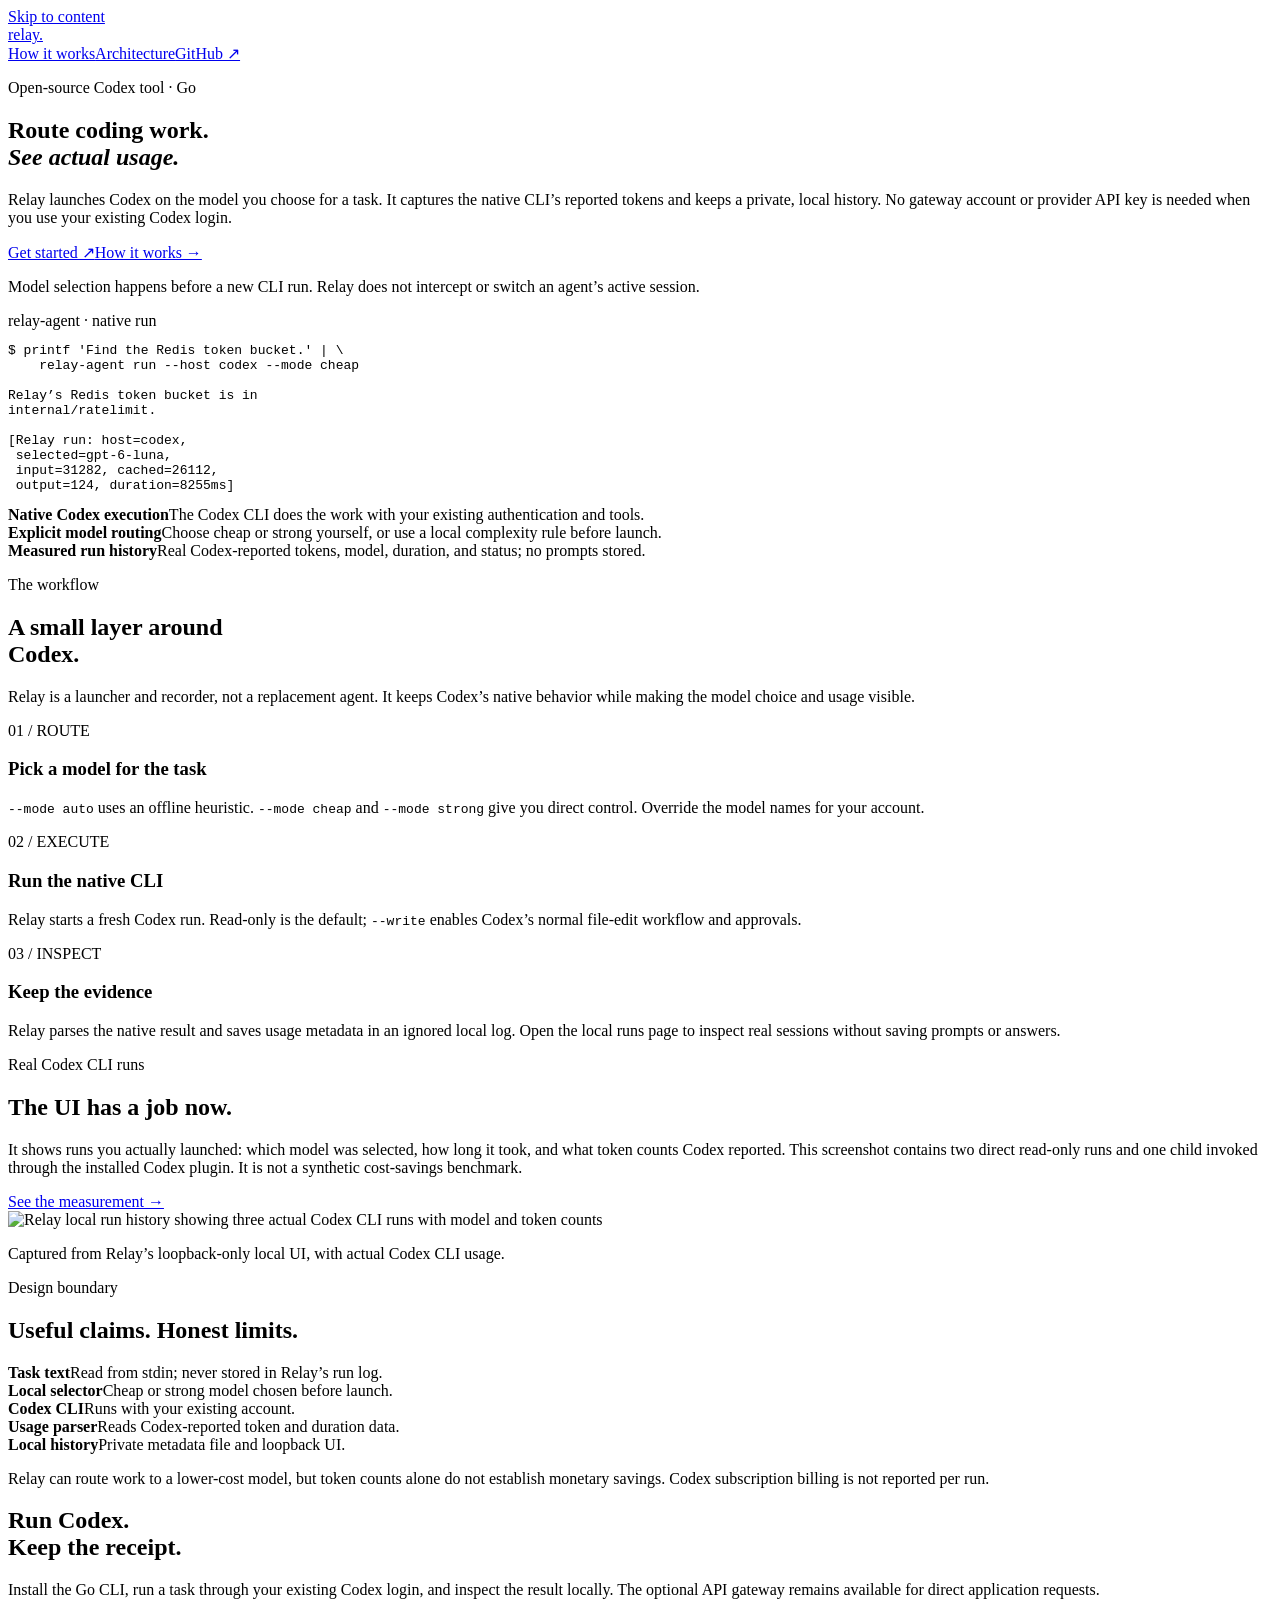
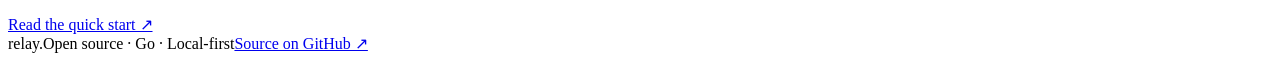
==== commit f689f36e: "Make Relay a Codex-native task router with real run history" ====
--- a/internal/webui/ui/index.html
+++ b/internal/webui/ui/index.html
@@ -1,251 +1,29 @@
 <!doctype html>
 <html lang="en">
-  <head>
-    <meta charset="utf-8" />
-    <meta name="viewport" content="width=device-width,initial-scale=1" />
-    <meta
-      name="description"
-      content="Relay is an open-source Go gateway that routes LLM requests by complexity, recovers from provider failures, and records usage and cost."
-    />
-    <meta name="theme-color" content="#f7f7f4" />
-    <title>Relay — One API. The right route.</title>
-    <link rel="icon" href="/assets/favicon.svg" type="image/svg+xml" />
-    <link rel="stylesheet" href="/assets/site.css" />
-    <script src="/assets/site.js" defer></script>
-  </head>
-  <body>
-    <a class="skip-link" href="#main">Skip to content</a>
-    <header class="site-header">
-      <a class="wordmark" href="/" aria-label="Relay home"
-        ><img
-          src="/assets/favicon.svg"
-          alt=""
-          width="28"
-          height="28"
-        />relay<span class="wordmark-dot">.</span></a
-      >
-      <nav aria-label="Main navigation">
-        <a href="/#product">Product</a><a href="/architecture">How it works</a
-        ><a
-          href="https://github.com/KennyMx/Relay"
-          target="_blank"
-          rel="noreferrer"
-          >GitHub ↗</a
-        >
-      </nav>
-      <a class="button small dark" href="/workspace"
-        >Open workspace <span>↗</span></a
-      >
-    </header>
-    <main id="main">
-      <section class="hero wrap">
-        <div class="hero-copy">
-          <p class="eyebrow">
-            <span class="live-dot"></span> OPEN SOURCE / LLM INFRASTRUCTURE
-          </p>
-          <h1>One API.<br />Your models.<br /><span>The right route.</span></h1>
-          <p class="hero-description">
-            Put the right model behind every request. Relay routes by
-            complexity, handles provider failures, and gives you a clear record
-            of usage and cost.
-          </p>
-          <div class="hero-actions">
-            <a class="button dark" href="/workspace"
-              >Try a request <span>↗</span></a
-            ><a class="button ghost" href="/architecture"
-              >Explore the architecture <span>→</span></a
-            >
-          </div>
-          <p class="quiet small-copy">
-            Try real routing with simulated completions. Self-host the full gateway with Docker.
-          </p>
-        </div>
-        <div
-          class="hero-visual"
-          aria-label="Request routing architecture illustration"
-        >
-          <div class="visual-top">
-            <span class="mono">REQUEST LIFECYCLE</span
-            ><span class="outline-tag">One interface</span>
-          </div>
-          <div class="diagram-node input-node">
-            <span class="node-icon">↗</span>
-            <div>
-              <span class="node-overline">YOUR APPLICATION</span
-              ><strong>POST /v1/chat/completions</strong>
-            </div>
-            <span class="node-code">{ }</span>
-          </div>
-          <div class="connector"><span>model: “auto”</span></div>
-          <div class="router-node">
-            <div class="router-mark">
-              <img src="/assets/favicon.svg" width="30" height="30" alt="" />
-            </div>
-            <div>
-              <strong>Relay gateway</strong
-              ><span>Classify. Select. Recover.</span>
-            </div>
-            <span class="purple-tag">Go</span>
-          </div>
-          <div class="split-line" aria-hidden="true"></div>
-          <div class="tier-grid">
-            <div>
-              <span class="tier-dot green"></span><strong>Simple</strong
-              ><small>Fast route</small>
-            </div>
-            <div class="selected-tier">
-              <span class="tier-dot purple"></span><strong>Standard</strong
-              ><small>Balanced route</small>
-            </div>
-            <div>
-              <span class="tier-dot orange"></span><strong>Complex</strong
-              ><small>Reasoning route</small>
-            </div>
-          </div>
-          <div class="provider-row">
-            <span>OpenAI</span><span>Anthropic</span><span>Cohere</span
-            ><span>Mock</span>
-          </div>
-          <div class="visual-bottom">
-            <span class="mono">EVERY ATTEMPT, ACCOUNTED FOR</span
-            ><span class="database-chip">▤ PostgreSQL</span>
-          </div>
-        </div>
-      </section>
-      <section class="proof-strip wrap" aria-label="Project at a glance">
-        <div>
-          <strong>4</strong
-          ><span>Provider adapters.<br />One request format.</span>
-        </div>
-        <div>
-          <strong>177<span>ms</span></strong
-          ><span
-            >Median Jev classification.<br /><a
-              href="https://github.com/KennyMx/Relay/blob/main/docs/benchmarks/jev.json"
-              >12-case measured sample ↗</a
-            ></span
-          >
-        </div>
-        <div>
-          <strong>$0</strong
-          ><span>To run locally.<br />Offline mode included.</span>
-        </div>
-        <div class="stack-proof">
-          <span class="mono">A SMALL, PRACTICAL STACK</span>
-          <p>Go <i>/</i> PostgreSQL <i>/</i> Redis <i>/</i> Docker</p>
-        </div>
-      </section>
-      <section class="section wrap" id="product">
-        <div class="section-heading">
-          <p class="eyebrow">BUILT FOR THE REQUEST PATH</p>
-          <h2>Less provider plumbing.<br />More control.</h2>
-          <p>
-            A gateway you can run, inspect, and understand. From your first
-            request to the last provider attempt.
-          </p>
-        </div>
-        <div class="feature-grid">
-          <article class="feature-card">
-            <span class="feature-icon">⑂</span
-            ><span class="mono feature-number">01 / ROUTING</span>
-            <h3>Match the task to a model.</h3>
-            <p>
-              Classify request complexity locally or opt in to Jev. Your policy
-              maps each tier to a model route, with explicit selection available.
-            </p>
-            <div class="mini-code">
-              <span class="code-key">"model"</span>:
-              <span class="code-value">"auto"</span>
-            </div>
-            <a href="/architecture#routing">Understand routing →</a>
-          </article>
-          <article class="feature-card">
-            <span class="feature-icon">↪</span
-            ><span class="mono feature-number">02 / RESILIENCE</span>
-            <h3>A failed provider isn't the end.</h3>
-            <p>
-              Timeouts, rate limits, and selected server errors move to the next
-              configured target. Attempts and deadlines stay bounded.
-            </p>
-            <div class="fallback-line">
-              <span class="error-pill">429</span><span>→</span
-              ><span class="success-pill">200 OK</span>
-            </div>
-            <a href="/workspace?scenario=fallback">Try provider fallback →</a>
-          </article>
-          <article class="feature-card">
-            <span class="feature-icon">▤</span
-            ><span class="mono feature-number">03 / VISIBILITY</span>
-            <h3>Know where every request went.</h3>
-            <p>
-              Inspect the selected model, provider attempts, token usage,
-              latency, and estimated cost. No prompts stored in the ledger.
-            </p>
-            <div class="ledger-preview">
-              <span>request → attempts → usage</span><span>✓</span>
-            </div>
-            <a href="/architecture#ledger">See what gets recorded →</a>
-          </article>
-        </div>
-      </section>
-      <section class="integration-section">
-        <div class="wrap integration-grid">
-          <div>
-            <p class="eyebrow">ONE ENDPOINT. YOUR INFRASTRUCTURE.</p>
-            <h2>Change models.<br />Keep your application.</h2>
-            <p>
-              Relay translates your request into each provider's format and
-              returns a consistent response. Configure routes once; keep clients
-              simple.
-            </p>
-            <a class="text-link" href="/architecture#quickstart"
-              >Start with Docker Compose →</a
-            >
-          </div>
-          <div class="code-window">
-            <div class="code-top">
-              <span><i></i><i></i><i></i></span
-              ><span class="mono">request.sh</span
-              ><button data-copy="requestExample" aria-label="Copy API example">
-                Copy
-              </button>
-            </div>
-            <pre
-              id="requestExample"
-            ><code>curl http://localhost:8080/v1/chat/completions \
-  -H "Authorization: Bearer $RELAY_KEY" \
-  -H 'Content-Type: application/json' \
-  -d '{
-    "model": "auto",
-    "messages": [{
-      "role": "user",
-      "content": "Explain a distributed rate limiter."
-    }]
-  }'</code></pre>
-            <div class="code-bottom">
-              <span class="live-dot"></span> Same contract across every provider
-            </div>
-          </div>
-        </div>
-      </section>
-      <section class="closing wrap">
-        <p class="eyebrow">FOLLOW A REQUEST FROM START TO FINISH</p>
-        <h2>See the routing.<br />Understand the decisions.</h2>
-        <p>Send a request, trigger a failure, and inspect the result.</p>
-        <a class="button dark" href="/workspace"
-          >Open the workspace <span>↗</span></a
-        >
-      </section>
-    </main>
-    <footer class="site-footer wrap">
-      <a class="wordmark" href="/">relay.</a
-      ><span>Open source. Self-hostable. Built in Go.</span>
-      <div>
-        <a href="/architecture">Architecture</a
-        ><a href="/console">Operator console</a
-        ><a href="https://github.com/KennyMx/Relay">Source ↗</a>
-      </div>
-    </footer>
-    <div class="site-toast" role="status" id="siteToast" hidden></div>
-  </body>
-</html>
+<head>
+  <meta charset="utf-8"><meta name="viewport" content="width=device-width,initial-scale=1">
+  <meta name="description" content="Relay routes real Codex CLI tasks to a chosen model and records native token usage in a local run history.">
+  <meta name="theme-color" content="#0a0e17"><title>Relay — Route coding work. See actual usage.</title>
+  <link rel="icon" href="/assets/favicon.svg" type="image/svg+xml"><link rel="stylesheet" href="/assets/product.css">
+</head>
+<body>
+<a class="skip" href="#main">Skip to content</a>
+<header class="nav wrap"><a class="brand" href="/">relay<span>.</span></a><nav class="links" aria-label="Main navigation"><a href="/#how">How it works</a><a href="/architecture">Architecture</a><a href="https://github.com/KennyMx/Relay">GitHub ↗</a></nav></header>
+<main id="main">
+  <section class="hero wrap"><div><p class="eyebrow">Open-source Codex tool · Go</p><h1>Route coding work.<br><em>See actual usage.</em></h1><p class="lead">Relay launches Codex on the model you choose for a task. It captures the native CLI’s reported tokens and keeps a private, local history. No gateway account or provider API key is needed when you use your existing Codex login.</p><div class="actions"><a class="button" href="https://github.com/KennyMx/Relay#quick-start">Get started ↗</a><a class="button secondary" href="/architecture">How it works →</a></div><p class="fine">Model selection happens before a new CLI run. Relay does not intercept or switch an agent’s active session.</p></div><div class="terminal" aria-label="Relay native CLI example"><div class="terminal-bar"><i class="dot"></i><i class="dot"></i><i class="dot"></i><span>relay-agent · native run</span></div><pre><span class="prompt">$</span> printf 'Find the Redis token bucket.' | \
+    relay-agent run --host codex --mode cheap
+
+Relay’s Redis token bucket is in
+<span class="highlight">internal/ratelimit</span>.
+
+<span class="muted">[Relay run: host=codex,
+ selected=gpt-6-luna,
+ input=31282, cached=26112,
+ output=124, duration=8255ms]</span></pre></div></section>
+  <div class="strip"><div class="strip-inner wrap"><div><strong>Native Codex execution</strong><span>The Codex CLI does the work with your existing authentication and tools.</span></div><div><strong>Explicit model routing</strong><span>Choose cheap or strong yourself, or use a local complexity rule before launch.</span></div><div><strong>Measured run history</strong><span>Real Codex-reported tokens, model, duration, and status; no prompts stored.</span></div></div></div>
+  <section class="section wrap" id="how"><p class="eyebrow">The workflow</p><h2>A small layer around<br>Codex.</h2><p class="section-intro">Relay is a launcher and recorder, not a replacement agent. It keeps Codex’s native behavior while making the model choice and usage visible.</p><div class="grid"><article class="card"><span class="num">01 / ROUTE</span><h3>Pick a model for the task</h3><p><code>--mode auto</code> uses an offline heuristic. <code>--mode cheap</code> and <code>--mode strong</code> give you direct control. Override the model names for your account.</p></article><article class="card"><span class="num">02 / EXECUTE</span><h3>Run the native CLI</h3><p>Relay starts a fresh Codex run. Read-only is the default; <code>--write</code> enables Codex’s normal file-edit workflow and approvals.</p></article><article class="card"><span class="num">03 / INSPECT</span><h3>Keep the evidence</h3><p>Relay parses the native result and saves usage metadata in an ignored local log. Open the local runs page to inspect real sessions without saving prompts or answers.</p></article></div></section>
+  <section class="section wrap proof"><div><p class="eyebrow">Real Codex CLI runs</p><h2>The UI has a job now.</h2><p>It shows runs you actually launched: which model was selected, how long it took, and what token counts Codex reported. This screenshot contains two direct read-only runs and one child invoked through the installed Codex plugin. It is not a synthetic cost-savings benchmark.</p><a class="button secondary" href="https://github.com/KennyMx/Relay#measured-codex-run">See the measurement →</a></div><div><img src="/assets/native-runs.png" alt="Relay local run history showing three actual Codex CLI runs with model and token counts" width="1440" height="1100"><p class="caption">Captured from Relay’s loopback-only local UI, with actual Codex CLI usage.</p></div></section>
+  <section class="section wrap"><p class="eyebrow">Design boundary</p><h2>Useful claims. Honest limits.</h2><div class="flow"><div class="step"><b>Task text</b><span>Read from stdin; never stored in Relay’s run log.</span></div><div class="step"><b>Local selector</b><span>Cheap or strong model chosen before launch.</span></div><div class="step"><b>Codex CLI</b><span>Runs with your existing account.</span></div><div class="step"><b>Usage parser</b><span>Reads Codex-reported token and duration data.</span></div><div class="step"><b>Local history</b><span>Private metadata file and loopback UI.</span></div></div><p class="note">Relay can route work to a lower-cost model, but token counts alone do not establish monetary savings. Codex subscription billing is not reported per run.</p></section>
+  <section class="cta wrap"><h2>Run Codex.<br>Keep the receipt.</h2><p>Install the Go CLI, run a task through your existing Codex login, and inspect the result locally. The optional API gateway remains available for direct application requests.</p><a class="button" href="https://github.com/KennyMx/Relay#quick-start">Read the quick start ↗</a></section>
+</main><footer class="footer wrap"><span class="brand">relay<span>.</span></span><span>Open source · Go · Local-first</span><a class="textlink" href="https://github.com/KennyMx/Relay">Source on GitHub ↗</a></footer>
+</body></html>
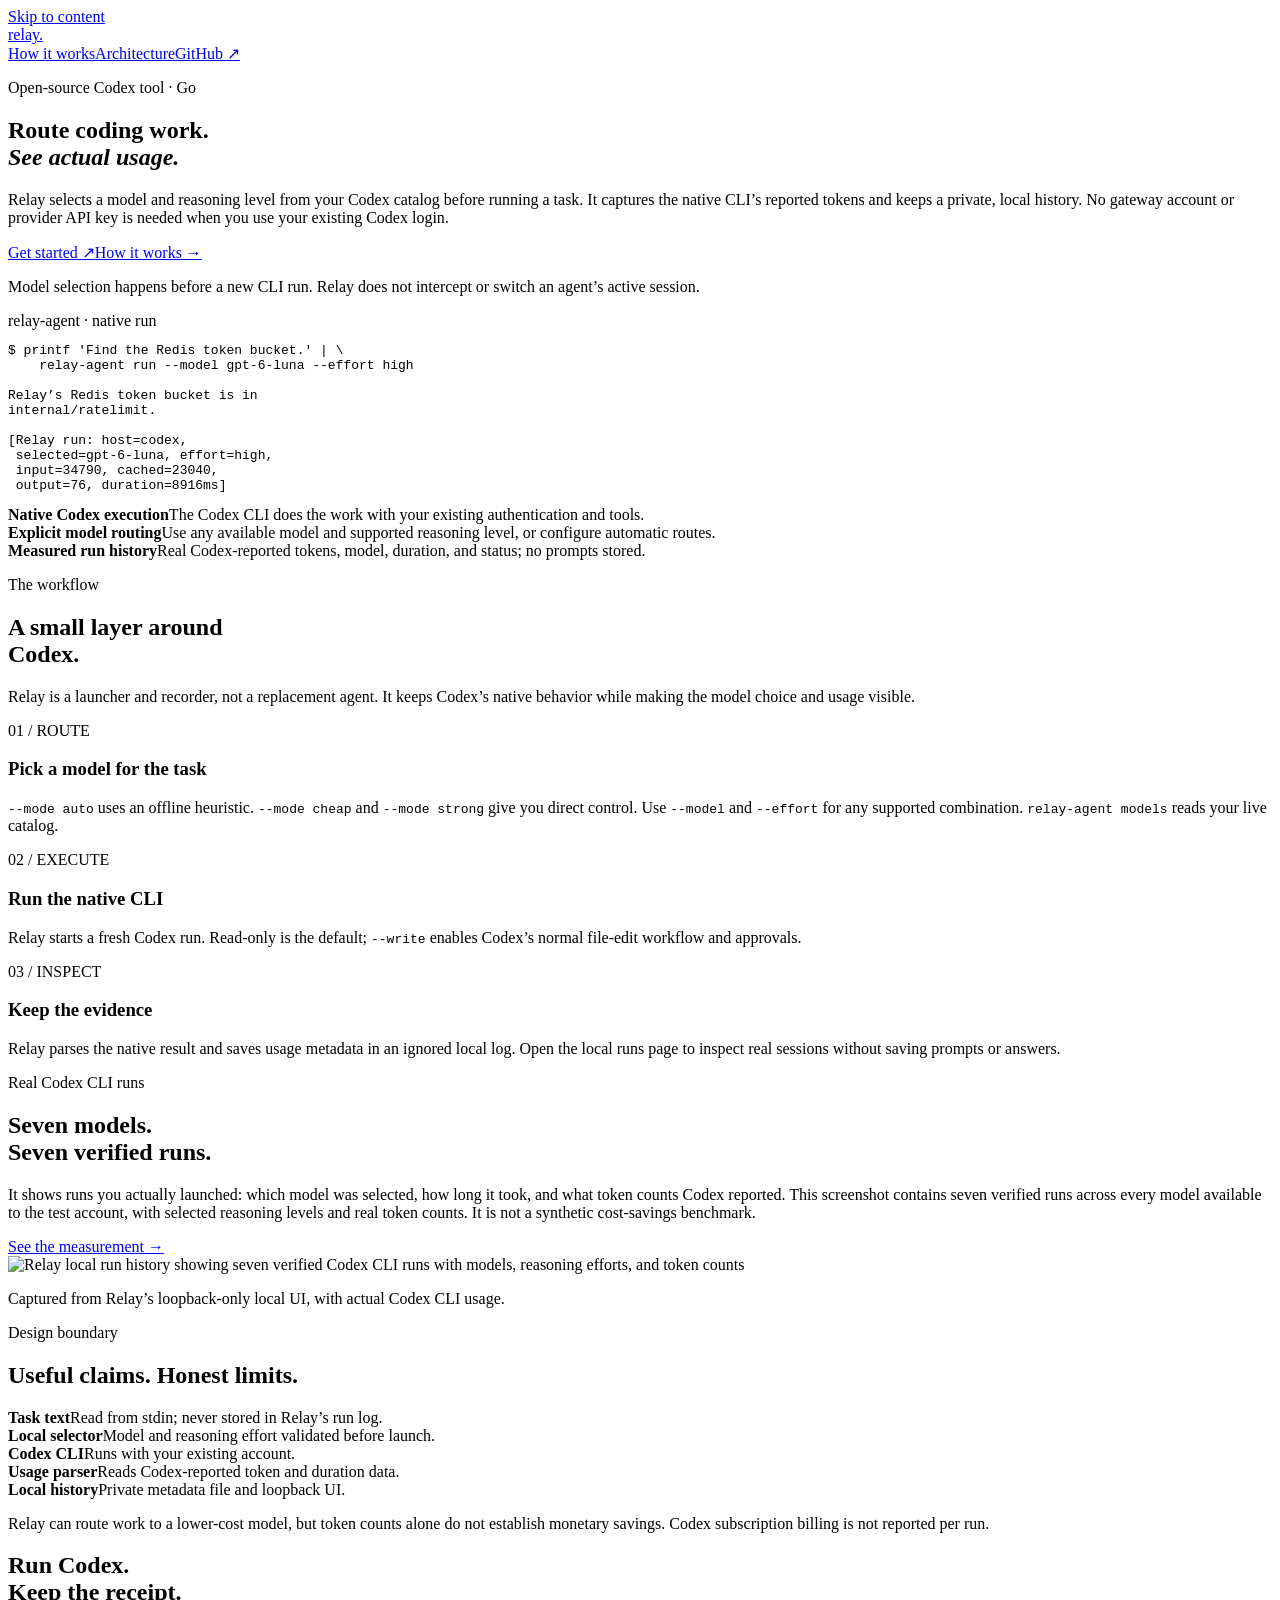
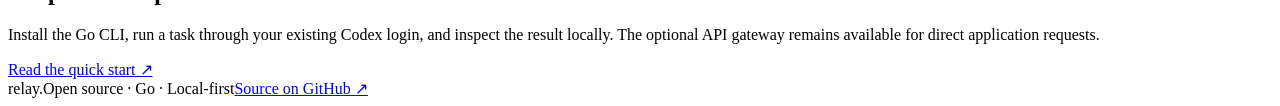
==== commit 82b85bf3: "Document verified seven-model runs and Codex plugin evidence" ====
--- a/internal/webui/ui/index.html
+++ b/internal/webui/ui/index.html
@@ -10,20 +10,20 @@
 <a class="skip" href="#main">Skip to content</a>
 <header class="nav wrap"><a class="brand" href="/">relay<span>.</span></a><nav class="links" aria-label="Main navigation"><a href="/#how">How it works</a><a href="/architecture">Architecture</a><a href="https://github.com/KennyMx/Relay">GitHub ↗</a></nav></header>
 <main id="main">
-  <section class="hero wrap"><div><p class="eyebrow">Open-source Codex tool · Go</p><h1>Route coding work.<br><em>See actual usage.</em></h1><p class="lead">Relay launches Codex on the model you choose for a task. It captures the native CLI’s reported tokens and keeps a private, local history. No gateway account or provider API key is needed when you use your existing Codex login.</p><div class="actions"><a class="button" href="https://github.com/KennyMx/Relay#quick-start">Get started ↗</a><a class="button secondary" href="/architecture">How it works →</a></div><p class="fine">Model selection happens before a new CLI run. Relay does not intercept or switch an agent’s active session.</p></div><div class="terminal" aria-label="Relay native CLI example"><div class="terminal-bar"><i class="dot"></i><i class="dot"></i><i class="dot"></i><span>relay-agent · native run</span></div><pre><span class="prompt">$</span> printf 'Find the Redis token bucket.' | \
-    relay-agent run --host codex --mode cheap
+  <section class="hero wrap"><div><p class="eyebrow">Open-source Codex tool · Go</p><h1>Route coding work.<br><em>See actual usage.</em></h1><p class="lead">Relay selects a model and reasoning level from your Codex catalog before running a task. It captures the native CLI’s reported tokens and keeps a private, local history. No gateway account or provider API key is needed when you use your existing Codex login.</p><div class="actions"><a class="button" href="https://github.com/KennyMx/Relay#quick-start">Get started ↗</a><a class="button secondary" href="/architecture">How it works →</a></div><p class="fine">Model selection happens before a new CLI run. Relay does not intercept or switch an agent’s active session.</p></div><div class="terminal" aria-label="Relay native CLI example"><div class="terminal-bar"><i class="dot"></i><i class="dot"></i><i class="dot"></i><span>relay-agent · native run</span></div><pre><span class="prompt">$</span> printf 'Find the Redis token bucket.' | \
+    relay-agent run --model gpt-6-luna --effort high
 
 Relay’s Redis token bucket is in
 <span class="highlight">internal/ratelimit</span>.
 
 <span class="muted">[Relay run: host=codex,
- selected=gpt-6-luna,
- input=31282, cached=26112,
- output=124, duration=8255ms]</span></pre></div></section>
-  <div class="strip"><div class="strip-inner wrap"><div><strong>Native Codex execution</strong><span>The Codex CLI does the work with your existing authentication and tools.</span></div><div><strong>Explicit model routing</strong><span>Choose cheap or strong yourself, or use a local complexity rule before launch.</span></div><div><strong>Measured run history</strong><span>Real Codex-reported tokens, model, duration, and status; no prompts stored.</span></div></div></div>
-  <section class="section wrap" id="how"><p class="eyebrow">The workflow</p><h2>A small layer around<br>Codex.</h2><p class="section-intro">Relay is a launcher and recorder, not a replacement agent. It keeps Codex’s native behavior while making the model choice and usage visible.</p><div class="grid"><article class="card"><span class="num">01 / ROUTE</span><h3>Pick a model for the task</h3><p><code>--mode auto</code> uses an offline heuristic. <code>--mode cheap</code> and <code>--mode strong</code> give you direct control. Override the model names for your account.</p></article><article class="card"><span class="num">02 / EXECUTE</span><h3>Run the native CLI</h3><p>Relay starts a fresh Codex run. Read-only is the default; <code>--write</code> enables Codex’s normal file-edit workflow and approvals.</p></article><article class="card"><span class="num">03 / INSPECT</span><h3>Keep the evidence</h3><p>Relay parses the native result and saves usage metadata in an ignored local log. Open the local runs page to inspect real sessions without saving prompts or answers.</p></article></div></section>
-  <section class="section wrap proof"><div><p class="eyebrow">Real Codex CLI runs</p><h2>The UI has a job now.</h2><p>It shows runs you actually launched: which model was selected, how long it took, and what token counts Codex reported. This screenshot contains two direct read-only runs and one child invoked through the installed Codex plugin. It is not a synthetic cost-savings benchmark.</p><a class="button secondary" href="https://github.com/KennyMx/Relay#measured-codex-run">See the measurement →</a></div><div><img src="/assets/native-runs.png" alt="Relay local run history showing three actual Codex CLI runs with model and token counts" width="1440" height="1100"><p class="caption">Captured from Relay’s loopback-only local UI, with actual Codex CLI usage.</p></div></section>
-  <section class="section wrap"><p class="eyebrow">Design boundary</p><h2>Useful claims. Honest limits.</h2><div class="flow"><div class="step"><b>Task text</b><span>Read from stdin; never stored in Relay’s run log.</span></div><div class="step"><b>Local selector</b><span>Cheap or strong model chosen before launch.</span></div><div class="step"><b>Codex CLI</b><span>Runs with your existing account.</span></div><div class="step"><b>Usage parser</b><span>Reads Codex-reported token and duration data.</span></div><div class="step"><b>Local history</b><span>Private metadata file and loopback UI.</span></div></div><p class="note">Relay can route work to a lower-cost model, but token counts alone do not establish monetary savings. Codex subscription billing is not reported per run.</p></section>
+ selected=gpt-6-luna, effort=high,
+ input=34790, cached=23040,
+ output=76, duration=8916ms]</span></pre></div></section>
+  <div class="strip"><div class="strip-inner wrap"><div><strong>Native Codex execution</strong><span>The Codex CLI does the work with your existing authentication and tools.</span></div><div><strong>Explicit model routing</strong><span>Use any available model and supported reasoning level, or configure automatic routes.</span></div><div><strong>Measured run history</strong><span>Real Codex-reported tokens, model, duration, and status; no prompts stored.</span></div></div></div>
+  <section class="section wrap" id="how"><p class="eyebrow">The workflow</p><h2>A small layer around<br>Codex.</h2><p class="section-intro">Relay is a launcher and recorder, not a replacement agent. It keeps Codex’s native behavior while making the model choice and usage visible.</p><div class="grid"><article class="card"><span class="num">01 / ROUTE</span><h3>Pick a model for the task</h3><p><code>--mode auto</code> uses an offline heuristic. <code>--mode cheap</code> and <code>--mode strong</code> give you direct control. Use <code>--model</code> and <code>--effort</code> for any supported combination. <code>relay-agent models</code> reads your live catalog.</p></article><article class="card"><span class="num">02 / EXECUTE</span><h3>Run the native CLI</h3><p>Relay starts a fresh Codex run. Read-only is the default; <code>--write</code> enables Codex’s normal file-edit workflow and approvals.</p></article><article class="card"><span class="num">03 / INSPECT</span><h3>Keep the evidence</h3><p>Relay parses the native result and saves usage metadata in an ignored local log. Open the local runs page to inspect real sessions without saving prompts or answers.</p></article></div></section>
+  <section class="section wrap proof"><div><p class="eyebrow">Real Codex CLI runs</p><h2>Seven models.<br>Seven verified runs.</h2><p>It shows runs you actually launched: which model was selected, how long it took, and what token counts Codex reported. This screenshot contains seven verified runs across every model available to the test account, with selected reasoning levels and real token counts. It is not a synthetic cost-savings benchmark.</p><a class="button secondary" href="https://github.com/KennyMx/Relay#verified-real-runs">See the measurement →</a></div><div><img src="/assets/native-runs.png" alt="Relay local run history showing seven verified Codex CLI runs with models, reasoning efforts, and token counts" width="1600" height="1260"><p class="caption">Captured from Relay’s loopback-only local UI, with actual Codex CLI usage.</p></div></section>
+  <section class="section wrap"><p class="eyebrow">Design boundary</p><h2>Useful claims. Honest limits.</h2><div class="flow"><div class="step"><b>Task text</b><span>Read from stdin; never stored in Relay’s run log.</span></div><div class="step"><b>Local selector</b><span>Model and reasoning effort validated before launch.</span></div><div class="step"><b>Codex CLI</b><span>Runs with your existing account.</span></div><div class="step"><b>Usage parser</b><span>Reads Codex-reported token and duration data.</span></div><div class="step"><b>Local history</b><span>Private metadata file and loopback UI.</span></div></div><p class="note">Relay can route work to a lower-cost model, but token counts alone do not establish monetary savings. Codex subscription billing is not reported per run.</p></section>
   <section class="cta wrap"><h2>Run Codex.<br>Keep the receipt.</h2><p>Install the Go CLI, run a task through your existing Codex login, and inspect the result locally. The optional API gateway remains available for direct application requests.</p><a class="button" href="https://github.com/KennyMx/Relay#quick-start">Read the quick start ↗</a></section>
 </main><footer class="footer wrap"><span class="brand">relay<span>.</span></span><span>Open source · Go · Local-first</span><a class="textlink" href="https://github.com/KennyMx/Relay">Source on GitHub ↗</a></footer>
 </body></html>
